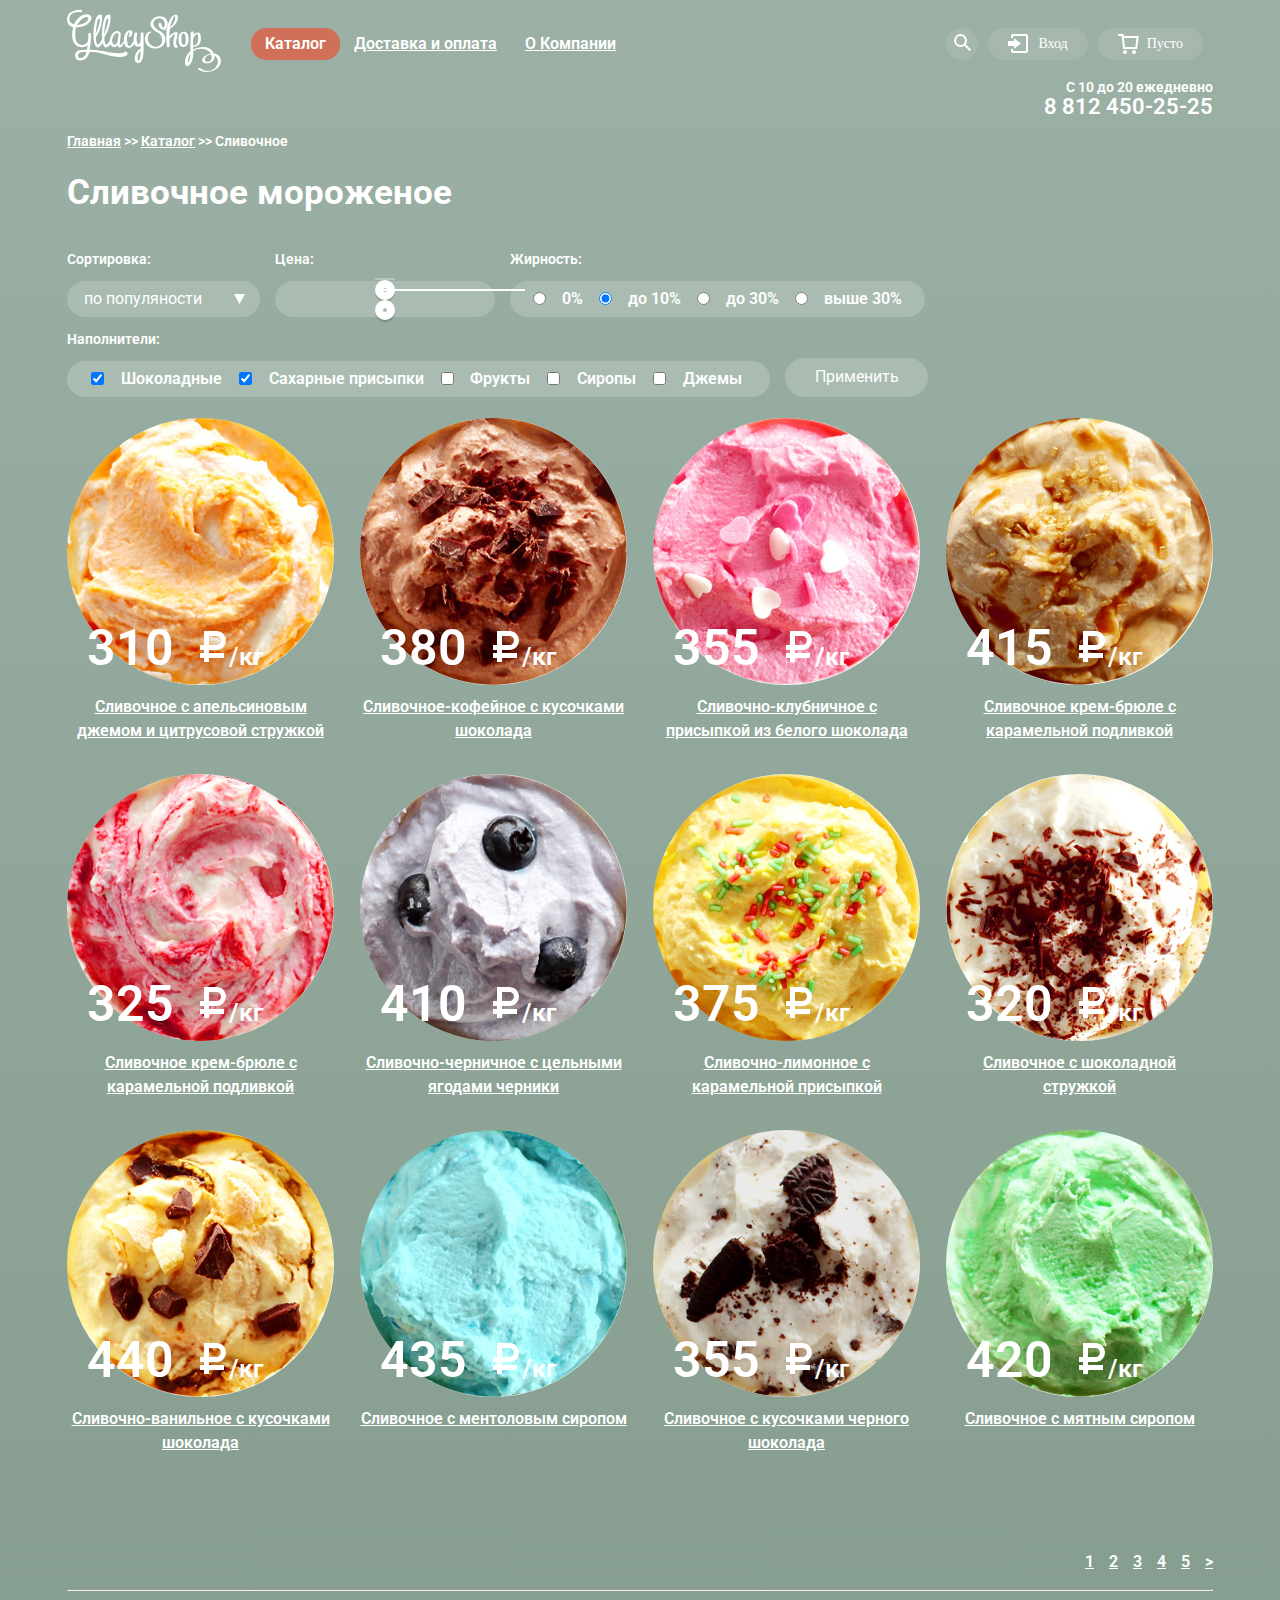
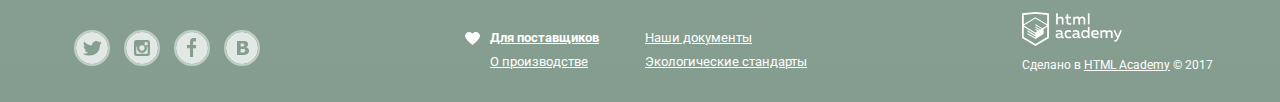
==== inner.html @ 28a9520b "Исправлена вафля" ====
<!DOCTYPE html>
<html lang="ru">
  <head>
    <meta charset="utf-8">
    <title>Глейси каталог</title>
	<link href="https://fonts.googleapis.com/css?family=Roboto:100,100i,300,300i,400,500,500i,700,700i,900,900i&amp;subset=cyrillic" rel="stylesheet">
	<link href="css/normalize.css" rel="stylesheet">
	<link href="css/styles.css" rel="stylesheet">
  </head>
	<body>
		<header class="header">
			<div class="container">
				<div class="header-top">
					<a href="index.html" class="header-logo">
						<img src="img/logo.svg" alt="Логотоп магазина «Глейси»">
					</a>	
					<nav class="header-navigation">
						<ul class="site-navigation header-top">
							<li><span class="site-navigation-current">Каталог</span></li>
							<li><a href="deliveryandpayment.html">Доставка и оплата</a></li>
							<li><a href="about.html">О Компании</a></li>
						</ul>
					</nav>
					<ul class="user-navigation">
						<li class="search">
							<button type="button" class="user-nav-button-loupe"><svg class="loupe" xmlns="http://www.w3.org/2000/svg" xmlns:xlink="http://www.w3.org/1999/xlink" width="17" height="17" viewBox="0 0 17 17"><path d="M16.958 15.527L11.75 10.32A6.455 6.455 0 0 0 13 6.5 6.5 6.5 0 1 0 6.5 13a6.465 6.465 0 0 0 3.839-1.263l5.205 5.204 1.414-1.414zM6.5 11C4.019 11 2 8.981 2 6.5S4.019 2 6.5 2 11 4.019 11 6.5 8.981 11 6.5 11z"/></svg></button>
						</li>
						<li class="login-link">
							<button type="button" class="user-nav-button"><svg class="entrance "xmlns="http://www.w3.org/2000/svg" xmlns:xlink="http://www.w3.org/1999/xlink" width="21" height="19" viewBox="0 0 21 19"><g><path d="M6 14.875L12.917 9.5 6 4.125v2.917H-.042v4.917H6z"/><path d="M18 0H5C3.9 0 3 .9 3 2v2h2V2h13v15H5v-2H3v2c0 1.1.9 2 2 2h13c1.1 0 2-.9 2-2V2c0-1.1-.9-2-2-2z"/></g></svg>Вход</button>
						</li>	
						<li class="basket">
							<button type="button" class="user-nav-button-basket"><svg class="bassket" xmlns="http://www.w3.org/2000/svg" width="21" height="20" viewBox="0 0 21 20"><path class="basket-center" fill="#E84D37" d="M5.888 4.031L6.922 13h10.45l1.176-8.969z"/><circle class="basket-round" fill="#343434" cx="6.984" cy="18" r="2"/><circle class="basket-round" fill="#343434" cx="15.984" cy="18" r="2"/><path class="basket-border" fill="#343434" d="M5.657 2.031L5.422 0H0v2h3.64l1.5 13h13.988l1.699-12.969H5.657zM17.372 13H6.922L5.888 4.031h12.66L17.372 13z"/></svg>Пусто</button> 
						</li>
					</ul>
				</div>
				<div class="header-bottom">
					<ul class="info">
						<li class="time">С 10 до 20 ежедневно</li>
						<li class="phone">8 812 450-25-25</li>
					</ul>
				</div>
			</div>
	</header>
	
	<main>
		<div class = "container">
			<ul class="breadcrumbs">
				<li><a href="index.html">Главная</a></li>
				<li>>></li>
				<li><a href="catalog.html">Каталог</a></li>
				<li>>></li>
				<li class="breadcrumbs-current">Сливочное</li>
			</ul>
			<h1 class="page-title">Сливочное мороженое</h1>
			<section class="filters-all">
				<h2 class="visually-hidden">Фильтры товаров</h2>
				<form class="filters" action="#" method="post">
					<div class="filters-top">
						<div class="filterfield">
							<p>Сортировка:</p>
							<span class="data sort">
								<select name = "sort"> 
										<option value="popularuty">по популяности</option>
										<option value="lowcost">сначала недорогие</option>
										<option value="highcost">сначала недорогие</option>
										<option value="fatness">по жирности</option>
								<select>
							</span>
						</div>
					
						<div class="filterfield">
							<p>Цена: </p>
							<div class="data price">
								<div class="range-controls">
									<div class="scale">
										<div class="bar"></div>
									</div>
									<div class="range-toggle range-toggle-min"></div>
									<div class="range-toggle range-toggle-max"></div>
								</div>
							</div>
						</div>
						
						
						<div class="filterfield">
							<p>Жирность: </p>
							<span class="data fat">
								<input type="radio" name="fat" value="0">0%</input>
								<input type="radio" name="fat" checked>до 10%</input>
								<input type="radio" name="fat">до 30%</input>
								<input type="radio" name="fat">выше 30%</input>
							</span>
						</div>
					</div>
					<div class="filters-bottom">
						<div class="filterfield ">
							<p>Наполнители: </p>
							<span class="data filler">
								<input type="checkbox" name="filler1" value="filler1" checked>Шоколадные</input>
								<input type="checkbox" name="filler1" value="filler1" checked>Сахарные присыпки</input>
								<input type="checkbox" name="filler1" value="filler1">Фрукты</input>
								<input type="checkbox" name="filler1" value="filler1">Сиропы</input>
								<input type="checkbox" name="filler1" value="filler1">Джемы</input>
							</span>
						</div>
						<button class="confirmation" type="submit">Применить</button>
					</div>
					
				</form>
			</section>
		</div>
		
		<div class = "container-hits">
			<section class="catalog">
				<h2 class="visually-hidden">Список сливочного мороженого </h2>
				<ul class="catalog-list catalog-list-1">
					<li class="hits-item" tabindex=0>
						<div class="hits-item-image">
							<img class="hit" src="img/1.jpg" alt="Сливочное с апельсиновым джемом и цитрусовой стружкой">
						</div>
						<p><span class="price">310</span> <img src="img/ruble.svg" width="31" height="36" alt="РР"><span class="mass">/кг<span></p>
						<a href="#" class="description">Сливочное с апельсиновым джемом и цитрусовой стружкой</a>
						<button type="button" class="button-orange-h">Быстрый просмотр</button>
					</li>
					<li class="hits-item" tabindex=0>
						<div class="hits-item-image">
							<img class="hit" src="img/2.jpg" alt="Сливочное с апельсиновым джемом и цитрусовой стружкой">
						</div>
						<p><span class="price">380</span> <img src="img/ruble.svg" width="31" height="36" alt="РР"><span class="mass">/кг<span></p>
						<a href="#" class="description">Сливочное-кофейное с кусочками шоколада</a>
						<button type="button" class="button-orange-h">Быстрый просмотр</button>
					</li>
					<li class="hits-item" tabindex=0>
						<div class="hits-item-image">
							<img class="hit" src="img/3.jpg" alt="Сливочное с апельсиновым джемом и цитрусовой стружкой">
						</div>
						<p><span class="price">355</span> <img src="img/ruble.svg" width="31" height="36" alt="РР"><span class="mass">/кг<span></p>
						<a href="#" class="description">Сливочно-клубничное с присыпкой из белого шоколада</a>
						<button type="button" class="button-orange-h">Быстрый просмотр</button>
					</li>
					<li class="hits-item" tabindex=0>
						<div class="hits-item-image">
							<img class="hit" src="img/4.jpg" alt="Сливочное с апельсиновым джемом и цитрусовой стружкой">
						</div>
						<p><span class="price">415</span> <img src="img/ruble.svg" width="31" height="36" alt="РР"><span class="mass">/кг<span></p>
						<a href="#" class="description">Сливочное крем-брюле с карамельной подливкой</a>
						<button type="button" class="button-orange-h">Быстрый просмотр</button>
					</li>
				</ul>
				<ul class="catalog-list catalog-list-2">
					<li class="hits-item" tabindex=0>
						<div class="hits-item-image">
							<img class="hit" src="img/5.jpg" alt="Сливочное с апельсиновым джемом и цитрусовой стружкой">
						</div>
						<p><span class="price">325</span> <img src="img/ruble.svg" width="31" height="36" alt="РР"><span class="mass">/кг<span></p>
						<a href="#" class="description">Сливочное крем-брюле с карамельной подливкой</a>
						<button type="button" class="button-orange-h">Быстрый просмотр</button>
					</li>
					<li class="hits-item" tabindex=0>
						<div class="hits-item-image">
							<img class="hit" src="img/6.jpg" alt="Сливочное с апельсиновым джемом и цитрусовой стружкой">
						</div>
						<p><span class="price">410</span> <img src="img/ruble.svg" width="31" height="36" alt="РР"><span class="mass">/кг<span></p>
						<a href="#" class="description">Сливочно-черничное с цельными ягодами черники</a>
						<button type="button" class="button-orange-h">Быстрый просмотр</button>
					</li>
					<li class="hits-item" tabindex=0>
						<div class="hits-item-image">
							<img class="hit" src="img/7.jpg" alt="Сливочное с апельсиновым джемом и цитрусовой стружкой">
						</div>
						<p><span class="price">375</span> <img src="img/ruble.svg" width="31" height="36" alt="РР"><span class="mass">/кг<span></p>
						<a href="#" class="description">Сливочно-лимонное с карамельной присыпкой</a>
						<button type="button" class="button-orange-h">Быстрый просмотр</button>
					</li>
					<li class="hits-item" tabindex=0>
						<div class="hits-item-image">
							<img class="hit" src="img/8.jpg" alt="Сливочное с апельсиновым джемом и цитрусовой стружкой">
						</div>
						<p><span class="price">320</span> <img src="img/ruble.svg" width="31" height="36" alt="РР"><span class="mass">/кг<span></p>
						<a href="#" class="description">Сливочное с шоколадной стружкой</a>
						<button type="button" class="button-orange-h">Быстрый просмотр</button>
					</li>
				</ul>
				<ul class="catalog-list catalog-list-3">
					<li class="hits-item" tabindex=0>
						<div class="hits-item-image">
							<img class="hit" src="img/9.jpg" alt="Сливочное с апельсиновым джемом и цитрусовой стружкой">
						</div>
						<p><span class="price">440</span> <img src="img/ruble.svg" width="31" height="36" alt="РР"><span class="mass">/кг<span></p>
						<a href="#" class="description">Сливочно-ванильное с кусочками шоколада</a>
						<button type="button" class="button-orange-h">Быстрый просмотр</button>
					</li>
					<li class="hits-item" tabindex=0>
						<div class="hits-item-image">
							<img class="hit" src="img/10.jpg" alt="Сливочное с апельсиновым джемом и цитрусовой стружкой">
						</div>
						<p><span class="price">435</span> <img src="img/ruble.svg" width="31" height="36" alt="РР"><span class="mass">/кг<span></p>
						<a href="#" class="description">Сливочное с ментоловым сиропом</a>
						<button type="button" class="button-orange-h">Быстрый просмотр</button>
					</li>
					<li class="hits-item" tabindex=0>
						<div class="hits-item-image">
							<img class="hit" src="img/11.jpg" alt="Сливочное с апельсиновым джемом и цитрусовой стружкой">
						</div>
						<p><span class="price">355</span> <img src="img/ruble.svg" width="31" height="36" alt="РР"><span class="mass">/кг<span></p>
						<a href="#" class="description">Сливочное с кусочками черного шоколада</a>
						<button type="button" class="button-orange-h">Быстрый просмотр</button>
					</li>
					<li class="hits-item" tabindex=0>
						<div class="hits-item-image">
							<img class="hit" src="img/12.jpg" alt="Сливочное с апельсиновым джемом и цитрусовой стружкой">
						</div>
						<p><span class="price">420</span> <img src="img/ruble.svg" width="31" height="36" alt="РР"><span class="mass">/кг<span></p>
					<a href="#" class="description">Сливочное с мятным сиропом</a><br>
							<button type="button" class="button-orange-h">Быстрый просмотр</button>
					</li>
				</ul>
			</section>
		</div>
		<div class = "container">
			<ul class="pagination-list">
				<li class="pagination-item pagination-item-current"><a>1</a></li>
				<li class="pagination-item"><a href="#">2</a></li>
				<li class="pagination-item"><a href="#">3</a></li>
				<li class="pagination-item"><a href="#">4</a></li>
				<li class="pagination-item"><a href="#">5</a></li>
				<li class="pagination-item"><a href="#">></a></li>
			</ul>
			<hr>
		</div>
	</main>
	
	<footer class="footer container">
		<div class="footer-social">
			<ul class="footer-social-list">
				<li><a class="social-button-twitter" href="#"><svg class="twitter-img" xmlns="http://www.w3.org/2000/svg" width="32" height="32" viewBox="0 0 32 32"><path  d="M16 0C7.164 0 0 7.164 0 16c0 8.837 7.164 16 16 16 8.837 0 16-7.163 16-16 0-8.836-7.163-16-16-16zm7.944 12.809c-.251 6.516-3.463 10.832-10.992 10.702h-.486c-.447 0-4.543-.443-5.344-1.823 2.479.19 4.247-.406 5.12-1.136-1.048-.289-2.923-.461-3.251-2.848.384.104.618.221 1.299.113-1.307-.824-2.758-1.519-2.679-3.643.311.317 1.164.518 1.46.457-.768-.233-2.149-3.244-.974-4.781 1.984 1.79 4.075 3.482 7.804 3.643.227-2.214 1.24-3.699 3.168-4.325 1.84-.479 3.255.26 3.901 1.138.737-.224 1.453-.466 2.193-.685-.004.833-.569 1.463-.935 1.709.747.165 1.423-.475 1.423-.475-.184.963-1.094 1.725-1.707 1.954z"/></svg></a></li>
				<li><a class="social-button-instagram" href="#"><svg class="instagram-img" xmlns="http://www.w3.org/2000/svg" width="32" height="32" viewBox="0 0 32 32"><g><path d="M20.916 16a4.938 4.938 0 1 1-9.877 0c0-.394.051-.773.138-1.14h-.897v6.838h11.396V14.86h-.897c.086.367.137.746.137 1.14z"/><path d="M15.978 18.659c1.466 0 2.659-1.193 2.659-2.659s-1.193-2.659-2.659-2.659c-1.466 0-2.659 1.193-2.659 2.659s1.192 2.659 2.659 2.659zM18.637 10.302h3.039v3.039h-3.039z"/><path d="M16 0C7.164 0 0 7.164 0 16c0 8.837 7.164 16 16 16 8.837 0 16-7.163 16-16 0-8.836-7.163-16-16-16zm7.955 21.698a2.285 2.285 0 0 1-2.279 2.279H10.279A2.285 2.285 0 0 1 8 21.698V10.302a2.286 2.286 0 0 1 2.279-2.279h11.396a2.286 2.286 0 0 1 2.279 2.279v11.396z"/></g></svg></a></li>
				<li><a class="social-button-facebook" href="#"><svg class="facebook-img" xmlns="http://www.w3.org/2000/svg" width="32" height="32" viewBox="0 0 32 32"><path  d="M16 0C7.164 0 0 7.163 0 16s7.164 16 16 16c8.837 0 16-7.164 16-16S24.837 0 16 0zm4.062 9.455h-3.021v3.444h3.021v3.445h-3.021v8.61H14.02v-8.61H11v-3.445h3.021V9.455c0-1.902 1.353-3.445 3.021-3.445h3.021v3.445z"/></svg></a></li>
				<li><a class="social-button-vkontakte" href="#"><svg class="vkontakte-img" xmlns="http://www.w3.org/2000/svg" width="32" height="32" viewBox="0 0 32 32"><g><path d="M16.637 14.495c.402-.019.719-.082.951-.188.326-.145.54-.33.641-.559.101-.229.15-.496.15-.797 0-.232-.058-.465-.174-.697-.116-.232-.322-.405-.617-.517-.264-.1-.592-.155-.984-.165a76.242 76.242 0 0 0-1.652-.014h-.339v2.965h.565c.571 0 1.057-.009 1.459-.028zM18.118 17.084c-.282-.081-.672-.125-1.166-.132a127.97 127.97 0 0 0-1.55-.009h-.79v3.493h.264c1.014 0 1.74-.003 2.18-.009a3.2 3.2 0 0 0 1.212-.245c.377-.157.633-.364.774-.625s.214-.562.214-.9c0-.446-.088-.788-.261-1.03-.17-.241-.464-.423-.877-.543z"/><path d="M16 0C7.164 0 0 7.164 0 16c0 8.837 7.164 16 16 16 8.837 0 16-7.163 16-16 0-8.836-7.163-16-16-16zm6.602 20.531a3.73 3.73 0 0 1-1.124 1.327c-.552.415-1.161.71-1.823.886s-1.501.264-2.519.264h-6.121V8.987h5.443c1.13 0 1.957.038 2.48.113a5.126 5.126 0 0 1 1.561.5c.533.27.929.632 1.189 1.087.26.455.392.975.392 1.558 0 .678-.179 1.278-.536 1.795-.358.518-.863.92-1.517 1.208v.075c.917.182 1.642.559 2.179 1.13.537.571.807 1.325.807 2.261 0 .678-.138 1.283-.411 1.817z"/></g></svg></a></li>
			</ul>
		</div>
		<div class="footer-about">
			<ul class="footer-about-list">
				<li class="footer-heart"><a href="providers.html" class="footer-bold">Для поставщиков</a></li>
				<li><a href="production.html">О производстве</a></li>
				<li><a href="documents.html">Наши документы</a></li>
				<li class="footer-long"><a href="standarts.html">Экологические стандарты</a></li>
			</ul>
		</div>
		<div class="footer-copyright">
			<img src="img/logo-htmlacademy.svg" width="100" height="50" alt="Логотоп «html academy»">
			<p>Сделано в <a href="https://htmlacademy.ru">HTML Academy</a> © 2017</p>
		</div>
    </footer> 
	
	
	<section class="search-popup-none">
		<h2 class="visually-hidden">Поиск</h2>
		<input type="text" name = "searchtext" placeholder="Что ищем?">
	</section>
	<section class="login-link-popup-none">
		<h2 class="visually-hidden">Форма входа</h2>
		<form class="login-link-popup-form" method="post" action="#">
			<input type="text" name="loginlinktext" placeholder="Электронная почта"><
			<input type="password" placeholder="Пароль"><
			<button class="button-orange" type="submit">Войти</button>
		</form>
		<div class="login-link-popup-other">
			<a href="pass-recovery.html">Забыли пароль?</a>
			<a href="reg-new.html">Новая регистрация</a>
		</div>
	</section>
	
	
	<!--
	<section class="basket-popup">
		<h2 class="visually-hidden">Корзина</h2>
		<button class="button-orange" type="submit">Оформить заказ</button>
	</section>
	
	-->
	
	<script>
		var search = document.querySelector(".search");
		var searchbutton = document.querySelector(".user-nav-button-loupe");
		var searchpopup = document.querySelector(".search-popup-none");
		var searchpopuptext = searchpopup.querySelector("[name=searchtext]");
		
		var loginlink = document.querySelector(".login-link");
		var loginlinkbutton = document.querySelector(".user-nav-button");
		var loginlinkpopup = document.querySelector(".login-link-popup-none");
		var loginlinkpopuptext = loginlinkpopup.querySelector("[name=loginlinktext]");
		
		search.addEventListener("mouseenter", function (evt) {
			evt.preventDefault();
			searchpopup.classList.add("search-popup");
			searchpopuptext.focus();
		});
		/*search.addEventListener("mouseleave", function (evt) {
			evt.preventDefault();
			searchpopup.classList.remove("search-popup");
			searchpopuptext.focus();
		});*/
		searchbutton.addEventListener("focus", function (evt) {
			evt.preventDefault();
			searchpopup.classList.add("search-popup");
		});
		searchbutton.addEventListener("onblur", function (evt) {
			evt.preventDefault();
			searchpopuptext.blur();
			searchpopup.classList.remove("search-popup");
		});
		window.addEventListener("keydown", function (evt) {
			if (evt.keyCode===9) {
			if (searchpopup.classList.contains("search-popup")) {
				searchpopuptext.blur();
				searchpopup.classList.remove("search-popup");
				}
			}
		});
		window.addEventListener("keydown", function (evt) {
			if (evt.keyCode===27) {
			if (searchpopup.classList.contains("search-popup")) {
				evt.preventDefault();
				searchpopup.classList.remove("search-popup");
				}
			}
		});
		
		
		loginlink.addEventListener("mouseenter", function (evt) {
			evt.preventDefault();
			loginlinkpopup.classList.add("login-link-popup");
			loginlinkpopuptext.focus();
		});
		loginlinkbutton.addEventListener("focus", function (evt) {
			evt.preventDefault();
			loginlinkpopup.classList.add("login-link-popup");
			
		});
		/*window.addEventListener("keydown", function (evt) {
			if (evt.keyCode===9) {
			if (loginlinkpopup.classList.contains("login-link-popup")) {
				evt.preventDefault();
				loginlinkpopup.classList.remove("login-link-popup");	
				}
			}
		});*/
		window.addEventListener("keydown", function (evt) {
			if (evt.keyCode===27) {
			if (loginlinkpopup.classList.contains("login-link-popup")) {
				evt.preventDefault();
				loginlinkpopup.classList.remove("login-link-popup");
				}
			}
		});
	</script>
  </body>
</html>
---- css/styles.css ----
body {
	margin: 0;
	padding: 0;
	font-family: "Roboto", sans-serif;
	font-size: 16px;
	line-height: 22px;
	font-weight: 600;
	color: #ffffff;
	/*background: linear-gradient(to top, #000000, #AAAAAA);*/
	background: linear-gradient(to top, #859d8f, #9cb0a5);
}

.global_background1 {
	background: linear-gradient(to top, #859d8f, #9cb0a5);
}

.global_background2 {
	background: linear-gradient(to top, #9d8b84, #b9a69e);
}

.global_background3 {
	background: linear-gradient(to top, #8996a6, #a3b2c3);
}

svg path {
	stroke:inherit;
	stroke-width:inherit;
	fill:inherit;
}

a {
	text-decoration: underline;
	color: #ffffff;
}

a:hover,
a:focus {
	color: #dc532f;
}

.catalog-popup-list a:hover,
.catalog-popup-list a:focus {
	background-color:#fbded8;
	color:#323232;
}

.catalog-popup-list a:active {
	background-color:#f7b5a5;
	color:#323232;
}

.catalog-popup-list-current {
	background-color:#d07058;
	color:#FFFFFF;
}

.site-navigation,
.user-navigation,
.info,
.hits-list,
.about-list-left,
.about-list-right,
.footer-social-list,
.footer-about-list,
.catalog-popup-list,
.catalog-list,
.breadcrumbs,
.pagination-list {
	list-style:none;
	padding: 0;
}

.footer-about-list-left,
.footer-about-list-right {
	margin:0;
}

.catalog-popup-list {
	display: block;
}

.site-navigation a,
.footer-social-list a {
	color: #ffffff;
}

.catalog-popup-list a {
	display: block;
	color:#323232;
	text-decoration:none;
	height: 100%;
	width: 123px;
}

.catalog-popup-item a:hover,
.catalog-popup-item a:focus {
	background-color: #fbded7;
}

.catalog-popup-title {
	padding: 13px 0 16px 20px;
	color:#323232;
	border-bottom: 1px solid #8c8b8b;
}

.catalog-popup-item {
	color:#323232;
	margin:0 5px;
}
	
.about,
.blog,
.blog a,
.subscribe,
.location {
	color:#323232;
}

/*Текстовые данные, фоны*/
.site-navigation  {
	font-size: 16px;
	line-height: 18px;
}
	
.user-navigation {
	font-size: 14px;
	line-height: 16px;
	font-family: roboto medium;
}
	
.entrance {
	margin-right: 9px;
    margin-top: -1px;
}

.bassket {
	margin-right: 8px;
}
	
.info {
	display: flex;
    flex-direction: column;
    align-items: flex-end;
    margin: 0;
}
	
.info .time {
	font-size: 14px;
	line-height: 16px;
}

.info .phone {
	font-size: 22px;
	line-height: 24px;
}
	
.gallery-content p {
	font-size: 60px;
	line-height: 60px;
}	

.gallery-content .button-orange {
	font-size: 32px;
	line-height: 44px;
}

.jam {
	background:url("../img/malback_n.jpg");
	background-size: cover;
	background-repeat: no-repeat;
	border-radius: 25px;
	padding: 24px 20px 23px 20px;
}

.choko {
	background:url("../img/chokoback_n.jpg");
	background-size: cover;
	background-repeat: no-repeat;
	border-radius: 25px;
	padding: 24px 20px 23px 20px;
}

.jam h3,
.choko h3 {
	font-size: 35px;
	line-height: 41px;
	font-family: roboto bold;
	text-align: justify;
	margin:0;
}

.jam p,
.choko p {
	font-size: 18px;
	line-height: 22px;
	font-family: roboto bold;
	margin:0;
}

.button-orange {
	font-size: 18px;
	line-height: 24px;
	vertical-align:middle;
}

.button-orange-h {
	font-size: 18px;
	line-height: 24px;
	vertical-align:middle;
}

.button-orange-h {
	display:flex;
}

.hit {
	border-radius: 150px;
}

.hits-item {
	display: flex;
	flex-direction: column;
	width: 267px;
	height: 405px;
	padding: 0 13px;
	padding-top: 5px;
}

./*hits-item:not(:first-child){
	padding-left: 13px;
}

.hits-item:not(:last-child){
	padding-right: 13px;
}
*/

.hits-item {
	padding: 0 13px;
}

.hits-item .description {
	font-size: 16px;
	line-height: 24px;
}

.hitsvg {
	margin-top: -270px;
}

.hits-list p {
	margin-top:145px;
}

.hits-item a {
	text-align:center;
}

.price {
	font-size: 50px;
	line-height: 45px;
}

.mass {
	font-size: 25px;
	line-height: 45px;
}

.about {
	border-radius:30px;
	background:url("../img/about-back.jpg");
	background-position: 0 0;
	background-repeat: no-repeat;
	background-size: cover;
	padding: 30px 35px 30px 20px;
	height:246px;
	margin-top: -60px;
	margin-bottom: 40px;
}


.about h5 {
	font-size: 24px;
	line-height: 30px;
	margin:0;
}

.about-item {
	display: flex;
	width: 535px;
	height: 85px;
	font-size: 16px;
	line-height: 22px;
	font-family:Roboto regular;
	font-weight: 500;
	margin-right: 33px;
}

.about-item  p{
	padding-left: 12px;
	margin-bottom: -5px;
	font-weight: 600;
	font-size: 16px;
	line-height: 22px;
}


.blog {
	height: 193px;
	background:url("../img/strbwback.jpg");
	background-size: cover;
	background-repeat: no-repeat;
	border-radius: 25px;
	padding: 27px 0 0 23px;
}

.blog a {
	font-size: 24px;
	line-height: 30px;
}

.subscribe {
	background-image: url("../img/bg-post.svg");
	background-size: cover;
}

.sub-low {
	display: flex;
	margin-top:35px;
}
.sub-low input {
	width: 368px;
	height: 44px;
}

.sub-low button {
	margin-left:auto;
}

.emaiL {
	background-color:#f8f7f4;
    font-size: 16px;
    line-height: 24px;
    border-radius: 20px;
    /* margin-top: -1px; */
    padding: 0px 17px 26px 21px;
}

.emaiL p {
	font-size: 16px;
    line-height: 24px;
    font-weight: 400;
    margin-top: 25px;
}

.location {
	height: 430px;
	background:url("../img/maptip.jpg") 100% 100%;
	background-position: 0 0;
	background-repeat: no-repeat;
	background-size: cover;
}

.contactinfo{
	background-color: #fffefe;
    padding: 16px 16px 30px 25px;
    width: 268px;
    border-radius: 30px;
    position: relative;
}


.map-info-small {
	font-size: 14px;
	line-height: 20px;
}

.map-info-big {
	font-size: 18px;
	line-height: 24px;
}

.footer {
	font-size: 13px;
	line-height: 18px;
	font-weight:normal;
}

.footer-bold {
	font-weight:bold;
	color:#ffffff;
}

.footer-copyright {
	font-size: 12px;
	line-height: 18px;
}
	
	
.visually-hidden{
	position: absolute;
	clip: rect(0 0 0 0);
	width: 1px;
	height: 1px;
	margin: -1px;
}

/*Текстовые данные, фоны*/	
	/*Всплывающие элементы*/
	
.search-popup-none {
	position:fixed;
	top: 65px;
	left: 48%;
	transform: translateX (-48%);
	display:none;
	justify-content: center;
	align-items: center;
	font-size: 14px;
	line-height: 24px;
	background-color: #f8f7f4;
	width: 311px;
	height:44px;
	border-radius: 10px;
	padding: 20px 15px;
	box-shadow: 0px 20px 20px 0px rgba(0, 0, 0, 0.4);
}

.search-popup input {
	padding-left: 15px;
	height: 44px;
	width: 310px;
	color: #323232;
	font-size: 16px;
	line-height: 24px;
	font-family: "Roboto";
	font-weight: bold;
    border: solid 1px #bbbbbb;
	border-radius: 5px;
}

.search-popup {
	display:flex;	
}

.login-link-popup-form {
	display:flex;
	flex-direction: column;
	margin: 0;
    padding: 0;
}

.login-link-popup-none {
	display:none;
	position:fixed;
	top: 65px;
	left: 60%;
	translateX:(-60%);
	flex-direction: column;
	flex-wrap: nowrap;
	width:277px;
	height:214px;
	font-size: 14px;
	line-height: 24px;
	background-color: #f8f7f4;
	padding: 20px 18px 22px 19px;
	box-shadow: 0px 20px 20px 0px rgba(0, 0, 0, 0.4);
	border-radius: 6px;
}

.login-link-popup-none input{
	padding-left: 15px;
	height: 44px;
	width: 240px;
	color: #323232;
	font-size: 16px;
	line-height: 24px;
	font-family: "Roboto";
	font-weight: bold;
    border: solid 1px #bbbbbb;
	border-radius: 5px;
}

.login-link-popup-other {
	display:flex;
	flex-direction:column;
	margin-left: 110px;
    margin-top: -49px;
}

.login-link-popup-other a {
	font-size: 13px;
	line-height: 24px;
	color: #343434;
}

.login-link-popup-none .button-orange {
	width: 100px;
}

.login-link-popup {
	display:flex;
}
	
.catalog-popup-none {
	display: none;
    font-family: Roboto regular;
    font-size: 14px;
    line-height: 16px;
    box-shadow: 0px 20px 20px 0px rgba(0, 0, 0, 0.4);
    position: fixed;
    top: 65px;
    font-weight: 500;
    left: 20%;
    transform: translateX(-20%);
	border-radius: 6px;
}

.catalog-popup-none:hover a:hover,
.catalog-popup-none:hover a:focus {
	background-color: #fbded7;
}

.catalog-popup-none:hover a:active {
	background-color: #f6b5a5;
}

.catalog-popup-none .current {
	background-color: #d07058;
}

.catalog-popup {
	display:flex;
}

.catalog-popup-list {
	width: 143px;
    background-color: #f8f7f4;
    border-radius: 6px;
}


.catalog-popup-item a {
	font-family:Roboto regular;  
	padding: 13px 0 12px 20px; 
}
	
.link-popup-none {
	display:none;
	position:fixed;
	bottom: 320px;
	left: 50%;
	transform: translateX(-50%);
	border-radius: 10px;
	width: 427px;
	height: 398px;
	flex-direction: column;
	font-size: 16px;
	line-height: 24px;
	background-color: #f8f7f4;
    padding: 20px 25px 25px 25px;
	box-shadow: 0px 20px 20px 0px rgba(0, 0, 0, 0.4);
	
}

.link-popup-none input,
.link-popup-none textarea{
	padding-left: 15px;
	height: 40px;
	width: 252px;
	color: #323232;
	font-size: 16px;
	line-height: 24px;
	font-family: "Roboto";
	font-weight: bold;
    border: solid 1px #bbbbbb;
	border-radius: 5px;
	margin-bottom: 5px;
}

.link-popup-none textarea{
	padding-top: 10px;
    height: 139px;
    margin: 0;
    width: 404px;
	resize: none;
}

.link-popup-form .button-orange {
	display: flex;
    margin-left: auto;
    width: 139px;
	justify-content: center;
}

.popup-close {
	position: absolute;
    top: 0;
    right: 0;
    border: none;
    background: none;
}

.link-popup-title {
	font-size: 24px;
	line-height: 28px;
	color:#323232;
}

.link-popup {
	display:flex;
}

.basket-popup-none {
	display: none;
	background-color: #f8f7f4;
	padding: 20px 15px 21px 15px;
	width: 539px;
	height: 100px;
	justify-content: flex-end;
    align-items: flex-end;
	border-radius: 5px;
	position: fixed;
    right: 4%;
    top: 65px;
}

.basket-popup {
	display: flex;
}



/*Текстовые данные, фоны*/	
	/*Всплывающие элементы*/
		/*Интерактивность*/
.search-popup input:hover {
	border: solid 1px rgb(154,154,154);
}

.search-popup input:focus {
	border: solid 1px rgb(46,136,228);
}
		
/*Текстовые данные, фоны*/
	/*INNER.HTML*/
.site-navigation-current  {
	font-size: 16px;
	line-height: 18px;
	text-decoration:none;
	background-color:#d07058;
	display: block;
    padding: 7px 14px;
    vertical-align: middle;
    border-radius: 15px;
}

.breadcrumbs {
	font-size: 14px;
	line-height: 16px;
}

ul.breadcrumbs li {
	display: inline;
}

.page-title {
	font-size: 35px;
	line-height: 41px;
}

.filters-all {
	color:#ffffff;
}

.filterfield {
	font-size: 16px;
	line-height: 18px;	
}

.filterfield p{
	font-size: 14px;
	line-height: 16px;	
}

.confirmation {
	color:#ffffff;
}

.data select {
	color: #ffffff;
	width: 190px;
	height: 35px;
	-webkit-appearance: none;
	-moz-appearance: none;
	text-indent: 0.01px; 
	-ms-appearance: none;
	background:none;
	border:none;
	background-image: url("../img/icon-down-dir-white.svg");
	background-position: right center;
	background-repeat: no-repeat;
	background-position-x: 165px;
}


.bar {
	position: absolute;
	top: 289px;
	width:150px;;
	height: 2px;
	background: #ffffff;
}

.scale {
	height: 2px;
	background: rgba(255, 255, 255, 0.3);
}


.range-toggle {
	width: 4px;
	height: 4px;
	border: 8px solid #ffffff;
	border-radius: 50%;
	box-shadow: 0 2px 1px 0 rgba(0, 1, 1, 0.2);
	cursor: pointer;
}

.range-toggle-min {
	left: 100px;
}

.range-toggle-max {
	left: 200px;
}

.catalog-list p {
	margin-top:-65px;
}

.pagination-list {
	display: flex;
    justify-content: flex-end;
}

.pagination-list li:not(:last-child) {
	margin-right: 15px;
}


/*Интерактивность*/	
.site-navigation a:hover,
.site-navigation a:focus {
	color:#000000;
	text-decoration:none;
	background-color:#FFFFFF;
}

.site-navigation a:active,
.site-navigation a:active {
	color:#000000;
	text-decoration:none;
	background-color:#FFFFFF;
	box-shadow: inset 0px 2px 1px 0px rgba(105, 105, 105, 0.004);
}

.footer-social-list a:hover {
}

.hits-item:hover,
.hits-item:focus {
	/*background-color: #9bafa3;*/
	background: rgba(255,255,255,0.1);
	border-radius:5px;	
	box-shadow: 0px 20px 20px 0px rgba(0, 0, 0, 0.4);
}

.hits-item:hover .button-orange-h,
.hits-item:focus  .button-orange-h {
	display:block;
	box-shadow: 0px 2px 2px 0px rgba(172, 16, 0, 0.64);
	border:none;
	background: linear-gradient(to top, #ea4b38, #f26843);
	color:#FFFFFF;	
	padding:12px;
	border-radius: 30px;
	margin: 15px 33px 15px 33px;
}

.blog a:hover,
.blog a:focus {
	color: #dc532f;
}

/*Интерактивность*/
	/*Оранжевая кнопка*/
.button-orange {
	box-shadow: 0px 2px 2px 0px rgba(172, 16, 0, 0.64);
	border:none;
	background: linear-gradient(to top, #ea4b38, #f26843);
	color:#FFFFFF;	
	padding:12px;
	border-radius: 30px;
}

.button-orange:hover,
.button-orange:focus {
	box-shadow: 0px 2px 2px 0px rgba(172, 16, 0, 10.64);
	border:none;
	background: linear-gradient(to top, #ea6f5f, #f58668);
	color:#FFFFFF;
}

.button-orange:active {
	box-shadow: 0px -2px 0px 0px rgba(172, 16, 0, 10.64);
	border:none;
	background: linear-gradient(to top, #e16241, #d74631);
	color:#FFFFFF;
}

.button-orange-h {
	display:none;
}

.hits-item:hover .button-orange-h:hover,
.hits-item:hover .button-orange-h:focus,
.hits-item:focus .button-orange-h:hover,
.hits-item:focus .button-orange-h:focus {
	box-shadow: 0px 2px 2px 0px rgba(172, 16, 0, 10.64);
	border:none;
	background: linear-gradient(to top, #ea6f5f, #f58668);
	color:#FFFFFF;
}

.hits-item:hover .button-orange-h:active,
.hits-item:focus .button-orange-h:active {
	box-shadow: 0px -2px 0px 0px rgba(172, 16, 0, 10.64);
	border:none;
	background: linear-gradient(to top, #e16241, #d74631);
	color:#FFFFFF;
}

.description:focus + .button-orange-h {
	display: block;
	box-shadow: 0px 2px 2px 0px rgba(172, 16, 0, 0.64);
	border:none;
	background: linear-gradient(to top, #ea4b38, #f26843);
	color:#FFFFFF;	
	padding:12px;
	border-radius: 30px;
}

.button-orange-h:hover,
.button-orange-h:focus {
	display: block;
	box-shadow: 0px 2px 2px 0px rgba(172, 16, 0, 10.64);
	border:none;
	background: linear-gradient(to top, #ea6f5f, #f58668);
	color:#FFFFFF;
}



/*Интерактивность*/
	/*Пользовательская навигация*/
.user-nav-button,
.user-nav-button-basket {
	display: inline-flex;
	align-items: center;
	height:32px;
	border-radius:16px;
	border:none;
	background: rgba(255,255,255,0.1);
	color:#ffffff;
	padding: 0 20px;
	margin-right:10px
}

.user-nav-button-loupe {
	height:32px;
	width: 32px;
	border-radius:16px;
	border:none;
	background: rgba(255,255,255,0.1);
	color:#ffffff;
	padding-top: 2px;
	margin-right:10px
}

.user-nav-button-loupe .loupe,
.user-nav-button .entrance {
	fill:#ffffff;
}

.user-nav-button:hover,
.user-nav-button:focus,
.user-nav-button-loupe:hover,
.user-nav-button-loupe:focus {
	border:none;
	background:#ffffff;
	fill: #343434;
	color:#343434;
}

.user-nav-button-basket:hover,
.user-nav-button-basket:focus,
.user-nav-button-basket-full {
	border:none;
	background:#ffffff;
	color:#343434;
}

.user-nav-button-loupe:focus .loupe,
.user-nav-button-loupe:hover .loupe,
.user-nav-button:focus .entrance,
.user-nav-button:hover .entrance  {
	fill: #343434;
}

/*Интерактивность*/
	/*Пользовательская навигация-корзина*/
.user-nav-button-basket .basket-border,
.user-nav-button-basket .basket-round {
	fill: #ffffff;
}

.user-nav-button-basket .basket-center {
	fill: none;
}

.user-nav-button-basket:hover .basket-border,
.user-nav-button-basket:hover .basket-round,
.user-nav-button-basket:focus .basket-border,
.user-nav-button-basket:focus .basket-round,
.user-nav-button-basket-full .basket-border,
.user-nav-button-basket-full .basket-round {
	fill: #343434;
}

.user-nav-button-basket:hover .basket-center,
.user-nav-button-basket:focus .basket-center,
.user-nav-button-basket-full .basket-center {
	fill: #e84d37;
}



/*Интерактивность*/
	/*/*Кнопки галереи*/
.gallery-button-1,
.gallery-button-2,
.gallery-button-3 {
	border:none;
	background-color: rgba(0, 0, 0, 0);
	color:#ffffff;
}

.gallery-button-img {
	border-radius:10px;
}

.gallery-button-1:hover .gallery-button-img,
.gallery-button-1:focus .gallery-button-img,
.gallery-button-2:hover .gallery-button-img,
.gallery-button-2:focus .gallery-button-img,
.gallery-button-3:hover .gallery-button-img,
.gallery-button-3:focus .gallery-button-img {
	background-color: rgb(178,194,183);
}


.gallery-button-1:active .gallery-button-img,
.gallery-button-2:active .gallery-button-img,
.gallery-button-3:active .gallery-button-img {
	background-color: #ffffff;
}


.gallery-button-img-active {
	border-radius:10px;
	background-color: #ffffff;
}


/*Интерактивность*/
	/*Кнопки социальных сетей*/
.social-button-twitter .twitter-img,
.social-button-instagram .instagram-img,
.social-button-facebook .facebook-img,
.social-button-vkontakte .vkontakte-img{
	fill: rgb(226,232,230);
	border: 2px solid rgb(193,206,197);	
	border-radius: 25px;
}	

.social-button-twitter:hover .twitter-img,
.social-button-twitter:focus .twitter-img,
.social-button-instagram:hover .instagram-img,
.social-button-instagram:focus .instagram-img,
.social-button-facebook:hover .facebook-img,
.social-button-facebook:focus .facebook-img,
.social-button-vkontakte:hover .vkontakte-img,
.social-button-vkontakte:focus .vkontakte-img {
	fill: rgb(255,255,255);
	border: 2px solid rgb(223,228,224);	
	border-radius: 25px;
}	

.social-button-twitter:avtive .twitter-img,
.social-button-instagram:avtive .instagram-img,
.social-button-facebook:avtive .facebook-img,
.social-button-vkontakte:avtive .vkontakte-img{
	fill: rgb(,231,231);
	border: 2px solid rgb(220,225,221);	
	border-radius: 25px;
}	

/*Интерактивность*/
	/*INNER.HTML*/
	
.data {
	background-color: #aabcb2;
    border-radius: 25px;
    display: flex;
    align-items: center;
    height: 36px;
	margin-right: 15px;
	justify-content: space-around;
}

.sort {
	width: 193px;
}


.sort:hover select {
	    background-image: url(../img/icon-down-dir.svg);
}

.sort:hover select {
	color: #323232;
	background-color: #ffffff;
	border-radius:15px;
}

.sort:hover option {
	color: #323232;
	background-color: #ffffff;
}

.sort select {
	padding-left: 15px;
}

.price {
	width: 180px;
	padding: 0 20px;
}

.fat {
	width: 385px;
	padding: 0 15px;
}

.filler {
	width: 667px;
	padding: 0 20px 0 16px;
}

.confirmation {
	border:none;
	background-color:#aabcb2;
	border-radius: 25px;
	display: flex;
    align-self: flex-end;
	padding: 10px 30px;
	width: 143px;
}
 
/*СЕТКИ*/
.container {
	width: 100%;
	max-width: 1146px;
	padding: 0 27px;
	margin: 0 auto;
}

.container-map {
	width: 100%;
	max-width: 1146px;
	margin: 0 auto;
}
.container-hits {
	width: 100%;
	max-width: 1172px;
	margin: 0 auto;
	padding: 0 14px;
}

.header {
	padding-top:9px;
}

.header-top {
  display: flex;
  align-items: center;
}
.user-navigation {
  margin-left: auto;
}

.header-logo {
  display: block;
  margin-right: 30px;
}

.site-navigation {
  display: flex;
  list-style-type: none;
  padding: 0;
}

.site-navigation a{
	 display: block;
	 padding: 7px 14px;
	 vertical-align: middle;
	 border-radius:15px;
}

.catalog-popup-none a {
	 display: block;
	 padding: 0;
	 padding: 13px 0 12px 20px; 
	 border-radius:0px;
	 margin-left: -5px;
}

.nav-li-1 {
  margin-right: 15px;
}

.catalog-popup-list .catalog-popup-list {
	 margin: 0;
}

.header-bottom {
  display: flex;
  flex-direction: row-reverse;
}

.user-navigation {
  display: flex;
  list-style-type: none;
  padding: 0;
}



.specialoffer {
	display:flex;
	flex-direction:column;
	transition: background-image 0.5s ease, background-color 0.5s ease;
}

.gallery-content1 {
	margin-top:-600px;
	display:none;
	flex-direction:column;
	justify-content:flex-end;
	background:url("../img/Ice-Cream_light.png");
	background-repeat:no-repeat;
	height: 880px;
	background-position: 50px;
}

.gallery-content1  p{
	width: 700px;
    text-align: center;
    margin-left: auto;
    margin-right: auto;
    font-size: 60px;
    line-height: 60px;
    margin-bottom: 0px;
    margin: auto;
    margin-top: 390px;
}

.gallery-content1  .button-orange{
	text-align:center;
	margin-left: auto;
	margin-right: auto;	
	font-size: 32px;
	line-height: 44px;
	margin-bottom: 270px;
	padding: 0 40px;
	height: 63px;
	text-shadow: 0px 2px 5px rgba(160, 32, 11, 0.76);
}

.gallery-content2 {
	margin-top:-608px;
	display:none;
	flex-direction:column;
	justify-content:flex-end;
	background:url("../img/Ice-Cream_light_b2.png");
	background-repeat:no-repeat;
	height: 880px;
	background-position: 50px;
}

.gallery-content2  p{
	width: 700px;
    text-align: center;
    margin-left: auto;
    margin-right: auto;
    font-size: 60px;
    line-height: 60px;
    margin-bottom: 0px;
    margin: auto;
    margin-top: 398px;
}

.gallery-content2  .button-orange{
	text-align:center;
	margin-left: auto;
	margin-right: auto;	
	font-size: 32px;
	line-height: 44px;
	margin-bottom: 262px;
	padding: 0 40px;
	height: 63px;
	text-shadow: 0px 2px 5px rgba(160, 32, 11, 0.76);
}

.gallery-content3 {
	margin-top:-610px;
	display:none;
	flex-direction:column;
	justify-content:flex-end;
	background:url("../img/Ice-Cream_light_b3.png");
	background-repeat:no-repeat;
	height: 880px;
	background-position: 50px;
}

.gallery-content3  p{
	width: 700px;
    text-align: center;
    margin-left: auto;
    margin-right: auto;
    font-size: 60px;
    line-height: 60px;
    margin-bottom: 0px;
    margin: auto;
    margin-top: 400px;
}

.gallery-content3  .button-orange{
	text-align:center;
	margin-left: auto;
	margin-right: auto;	
	font-size: 32px;
	line-height: 44px;
	margin-bottom: 260px;
	padding: 0 40px;
	height: 63px;
	text-shadow: 0px 2px 5px rgba(160, 32, 11, 0.76);
}

.gallery-content-display {
	display: flex;
}

.bonuses {
	display:flex;
	justify-content:space-between;
	margin-top: -235px;
	height: 230px;
}

.bonuses-1 {
	margin-top: -235px;
}

.bonuses-2 {
	margin-top: -227px;
}

.bonuses-3 {
	margin-top: -225px;
}

.gallery {
	margin-top: 450px;
}

.jam {
	display:flex;
	flex-direction:column;
	width:520px;
}

.jam h3 {
	display:flex;
}

.jam p {
	display:flex;
	margin-top: 21px;
}

.jam .button-orange {
	display:flex;
	align-self:flex-end;
	margin-top: auto;
}

.choko {
	display:flex;
	flex-direction:column;
	width:520px;
}

.choko h3 {
	display:flex;
}

.choko p {
	display:flex;
	margin-top: 21px;
}

.choko .button-orange {
	display:flex;
	align-self:flex-end;
	margin-top: auto;
}

.hits {
	display:flex;
	flex-direction:row;
}

.hits ul {
	display:flex;
	flex-direction:row;
    margin-top: 35px;
    margin-bottom: 25px;
}

.about  {
	display-flex;
	flex-direction:row;
}

.about h5 {
	text-align: left
}


.about-list {
	display: flex;
    padding: 0;
    height: 200px;
    flex-wrap: wrap;
    flex-direction: column;
	margin-top: 10px;
}

.blog_subscribe {
	margin-top:10px;
	display:flex;
	justify-content:space-between;
}

.blog {
	display:flex;
	width: 533px;
	flex-direction:column;
}

.blog p {
	margin:0;
}

.blog a{
	width: 300px;
}

.subscribe {
	display: flex;
    width: 550px;
    padding: 5px;
}

.location {
    margin-top: 40px;
    padding-top: 1px;
    display: flex;
}

.contactinfo {
    display: flex;
    flex-direction: column;
    height: 270px;
    margin-bottom: auto;
    margin-right: 27px;
	margin-left: 840px;
    margin-top: 57px;
}

.footer {
	display:flex;
	height: 103px;
}

.footer-social {
	display:flex;
	align-items: center;
	width: 267px;
}

.footer-social-list {
	width:200px;
	display:flex;
	justify-content: space-around;
}

.footer-about {
	display: flex;
    align-items: center;
    width: 612px;
    justify-content: center;
}

.footer-about-list {
    display: flex;
    flex-direction: column;
    flex-wrap: wrap;
    height: 60px;
    width: 330px;
	margin-left: -20px;
	margin-bottom: -4px;
}

.footer-about-list ul{
	margin: 0;
	padding: 0;
}

.footer-about-list li {
    height: 24px;
    width: 130px;
	padding-left: 25px;
}

.footer-heart {
    background: url(../img/heart.svg);
    background-repeat: no-repeat;
    padding-left: 25px;
    background-position-y: 3px;
}

ul .footer-long {
	  width: 170px;
}
.footer-copyright {
	padding-top: 20px;
    display: flex;
    flex-direction: column;
    margin-left: auto;
    justify-content: space-between;
    height: 70px;
	padding-top: 5px;
}

.footer-copyright p {
	margin:0;
}
.filters-top {
	display:flex;
	align-items: center;
}

.filters-bottom {
	display:flex;
	flex-direction:row;
	align-items:center;
}

.filetrfield {
	height: 56px;
}

.catalog {
}

.catalog ul {
	display:flex;
	flex-direction:row;
}
.catalog-list-1,
.catalog-list-2,
.catalog-list-3 {
	position: relative;
}

.catalog-list-2,
.catalog-list-3 {
	margin-top: -70px;
}

.catalog-list-1 {
	z-index: 3;
}

.catalog-list-2 {
	z-index: 2;
}

.catalog-list-3 {
	z-index: 1;
}
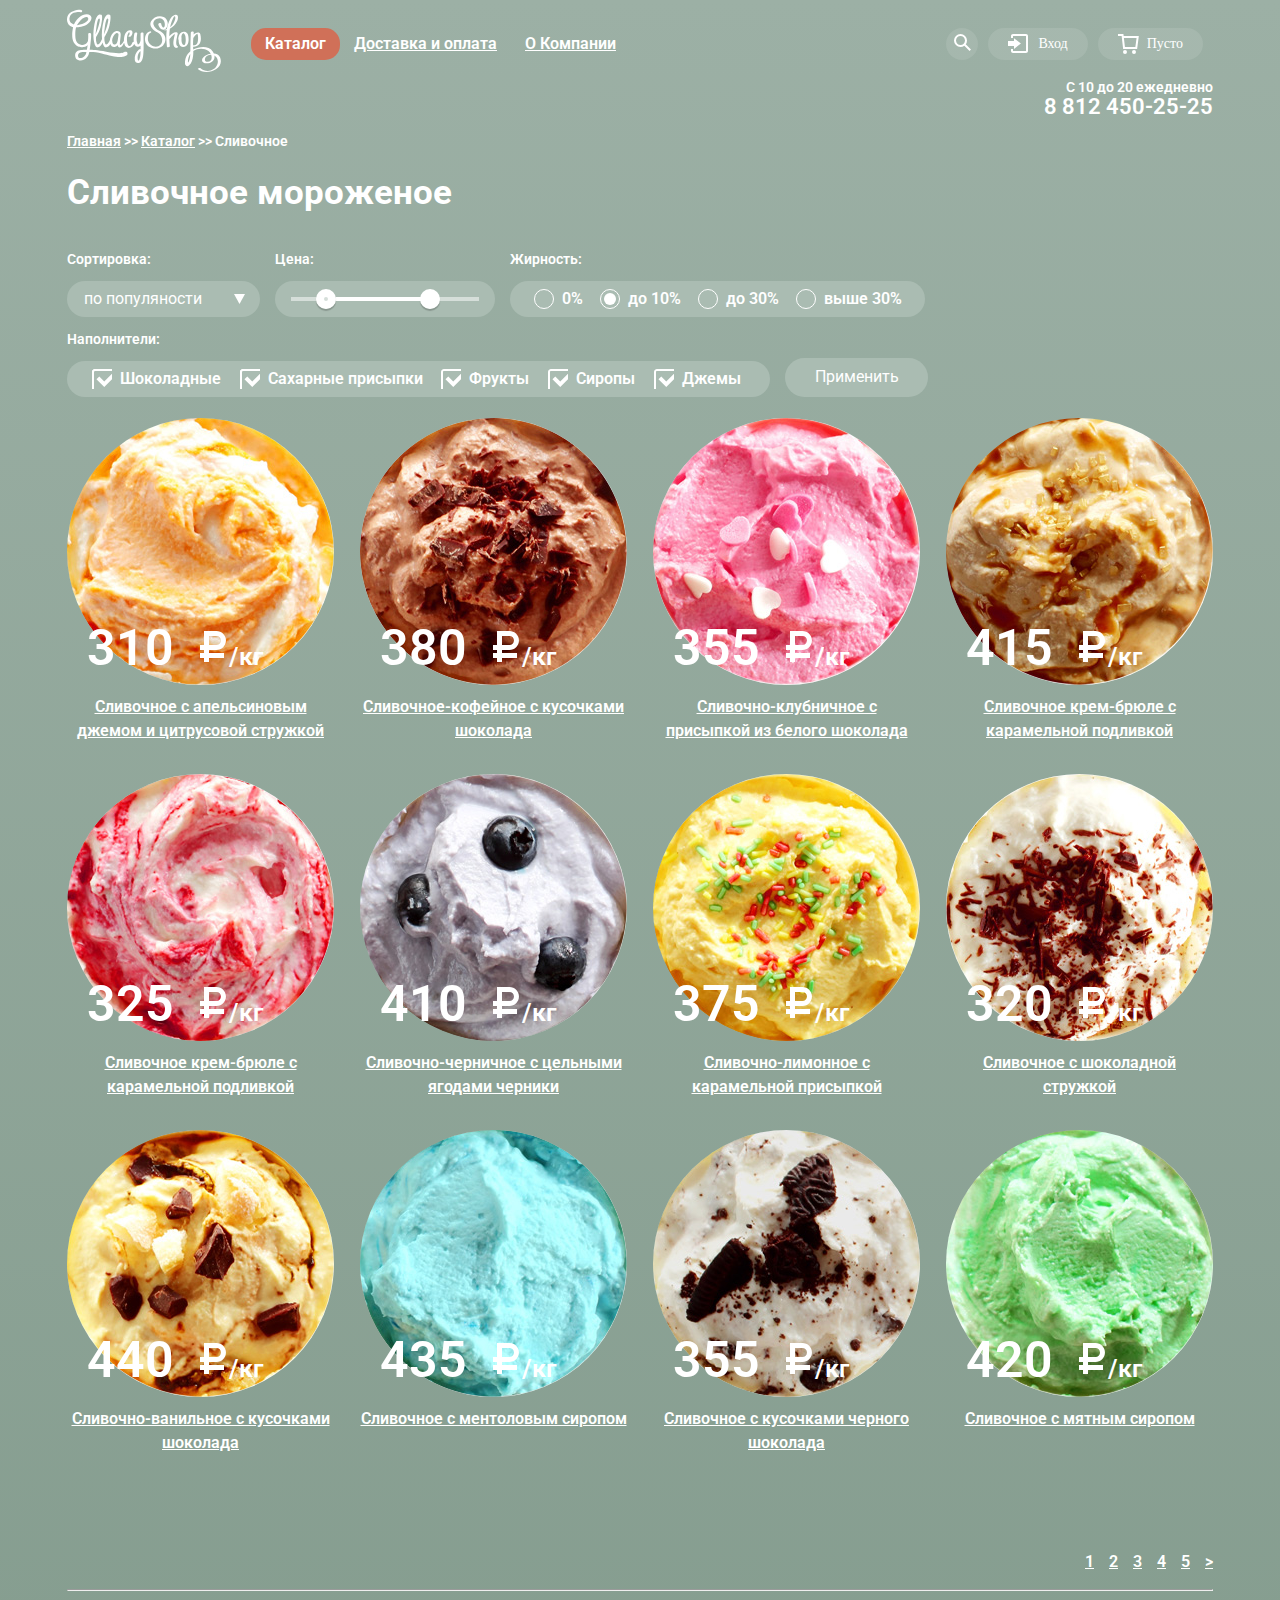
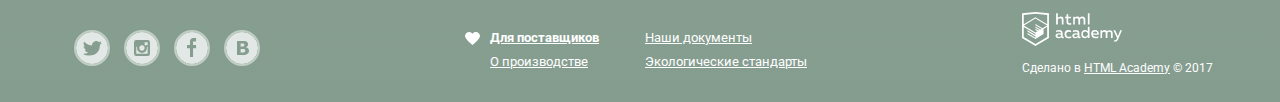
==== commit 8661ba49: "Работа с секцией фильтров" ====
--- a/inner.html
+++ b/inner.html
@@ -71,13 +71,10 @@
 						<div class="filterfield">
 							<p>Цена: </p>
 							<div class="data price">
-								<div class="range-controls">
-									<div class="scale">
-										<div class="bar"></div>
-									</div>
-									<div class="range-toggle range-toggle-min"></div>
-									<div class="range-toggle range-toggle-max"></div>
-								</div>
+								<div class="track"></div>
+								<div class="track_low"></div>
+								<div class="handler handler_left"></div>
+								<div class="handler handler_right"></div>
 							</div>
 						</div>
 						
@@ -85,10 +82,14 @@
 						<div class="filterfield">
 							<p>Жирность: </p>
 							<span class="data fat">
-								<input type="radio" name="fat" value="0">0%</input>
-								<input type="radio" name="fat" checked>до 10%</input>
-								<input type="radio" name="fat">до 30%</input>
-								<input type="radio" name="fat">выше 30%</input>
+								<input id="fat-0" type="radio" name="fat" value="0">
+								<label for="fat-0">0%</label>
+								<input id="fat-10" type="radio" name="fat" checked>
+								<label for="fat-10">до 10%</label>
+								<input id="fat-30" type="radio" name="fat">
+								<label for="fat-30">до 30%</label>
+								<input id="fat-100"type="radio" name="fat">
+								<label for="fat-100">выше 30%</label>
 							</span>
 						</div>
 					</div>
@@ -96,11 +97,16 @@
 						<div class="filterfield ">
 							<p>Наполнители: </p>
 							<span class="data filler">
-								<input type="checkbox" name="filler1" value="filler1" checked>Шоколадные</input>
-								<input type="checkbox" name="filler1" value="filler1" checked>Сахарные присыпки</input>
-								<input type="checkbox" name="filler1" value="filler1">Фрукты</input>
-								<input type="checkbox" name="filler1" value="filler1">Сиропы</input>
-								<input type="checkbox" name="filler1" value="filler1">Джемы</input>
+								<input "choise-1" type="checkbox" name="filler1" value="choko" checked>
+								<label for="choise-1">Шоколадные</label>
+								<input "choise-2" type="checkbox" name="filler1" value="sugar" checked>
+								<label for="choise-2">Сахарные присыпки</label>
+								<input "choise-3" type="checkbox" name="filler1" value="fruit">
+								<label for="choise-3">Фрукты</label>
+								<input "choise-4" type="checkbox" name="filler1" value="syrope">
+								<label for="choise-4">Сиропы</label>
+								<input "choise-5" type="checkbox" name="filler1" value="jamm">
+								<label for="choise-5">Джемы</label>
 							</span>
 						</div>
 						<button class="confirmation" type="submit">Применить</button>
@@ -248,7 +254,9 @@
 			</ul>
 		</div>
 		<div class="footer-copyright">
-			<img src="img/logo-htmlacademy.svg" width="100" height="50" alt="Логотоп «html academy»">
+			<a href="https://htmlacademy.ru/">
+				<img src="img/logo-htmlacademy.svg" width="100" height="50" alt="Логотоп «html academy»">
+			</a>
 			<p>Сделано в <a href="https://htmlacademy.ru">HTML Academy</a> © 2017</p>
 		</div>
     </footer> 
--- a/css/styles.css
+++ b/css/styles.css
@@ -329,8 +329,9 @@
 	margin-top:35px;
 }
 .sub-low input {
-	width: 368px;
-	height: 44px;
+	width: 353px;
+    height: 44px;
+    padding-left: 15px;
 }
 
 .sub-low button {
@@ -703,22 +704,24 @@
 	background-position-x: 165px;
 }
 
-
-.bar {
+.price .track {
 	position: absolute;
-	top: 289px;
-	width:150px;;
-	height: 2px;
-	background: #ffffff;
-}
-
-.scale {
-	height: 2px;
-	background: rgba(255, 255, 255, 0.3);
-}
-
-
-.range-toggle {
+    width: 188px;
+    height: 4px;
+    background-color: #fff;
+    opacity: .5;
+}
+
+.price .track_low {
+	position: absolute;
+    width: 98px;
+    height: 4px;
+    background-color: #fff;
+}
+
+.handler_left {
+	position: relative;
+	left: -14px;
 	width: 4px;
 	height: 4px;
 	border: 8px solid #ffffff;
@@ -727,13 +730,133 @@
 	cursor: pointer;
 }
 
-.range-toggle-min {
-	left: 100px;
-}
-
-.range-toggle-max {
-	left: 200px;
-}
+ .handler_right {;
+	width: 4px;
+	height: 4px;
+	border: 8px solid #ffffff;
+	border-radius: 50%;
+	box-shadow: 0 2px 1px 0 rgba(0, 1, 1, 0.2);
+	cursor: pointer;
+}
+
+.data input[type=radio] {
+	display:none;
+}
+
+
+
+
+
+[type="radio"]:checked,
+[type="radio"]:not(:checked) {
+    position: absolute;
+    left: -9999px;
+}
+
+[type="radio"]:checked + label,
+[type="radio"]:not(:checked) + label {
+    position: relative;
+    padding-left: 28px;
+    cursor: pointer;
+    line-height: 20px;
+    display: inline-block;
+    color: #ffffff;
+}
+
+[type="radio"]:checked + label:before,
+[type="radio"]:not(:checked) + label:before {
+    content: '';
+    position: absolute;
+    left: 0;
+    top: 0;
+    width: 18px;
+    height: 18px;
+    border: 1px solid #ffffff;
+    border-radius: 100%;
+}
+
+[type="radio"]:checked + label:after,
+[type="radio"]:not(:checked) + label:after {
+    content: '';
+    width: 12px;
+    height: 12px;
+    background: #ffffff;
+    position: absolute;
+    top: 4px;
+    left: 4px;
+    border-radius: 100%;
+    -webkit-transition: all 0.2s ease;
+    transition: all 0.2s ease;
+}
+
+[type="radio"]:not(:checked) + label:after {
+    opacity: 0;
+    -webkit-transform: scale(0);
+    transform: scale(0);
+}
+
+[type="radio"]:checked + label:after {
+    opacity: 1;
+    -webkit-transform: scale(1);
+    transform: scale(1);
+}
+
+
+
+
+[type="checkbox"]:checked,
+[type="checkbox"]:not(:checked) {
+    position: absolute;
+    left: -9999px;
+}
+[type="checkbox"]:checked + label,
+[type="checkbox"]:not(:checked) + label
+{
+    position: relative;
+    padding-left: 28px;
+    cursor: pointer;
+    line-height: 20px;
+    display: inline-block;
+    color: #ffffff;
+}
+[type="checkbox"]:checked + label:before,
+[type="checkbox"]:not(:checked) + label:before {
+    content: "";
+    position: absolute;
+    left: 0;
+    top: 0;
+    width: 20px;
+    height: 20px;
+    background-color: inherit;
+    background-image: url(../img/checkbox-on.svg);
+}
+[type="checkbox"]:checked + label:after,
+[type="checkbox"]:not(:checked) + label:after {
+    content: "";
+    position: absolute;
+    left: 0;
+    top: 0;
+    width: 20px;
+    height: 20px;
+    background-color: inherit;
+    background-image: url(../img/checkbox-off.svg);
+}
+[type="checkbox"]:not(:checked) + label:after {
+    opacity: 0;
+    -webkit-transform: scale(0);
+    transform: scale(0);
+}
+[type="checkbox"]:checked + label:after {
+    opacity: 1;
+    -webkit-transform: scale(1);
+    transform: scale(1);
+}
+
+
+
+
+
+
 
 .catalog-list p {
 	margin-top:-65px;
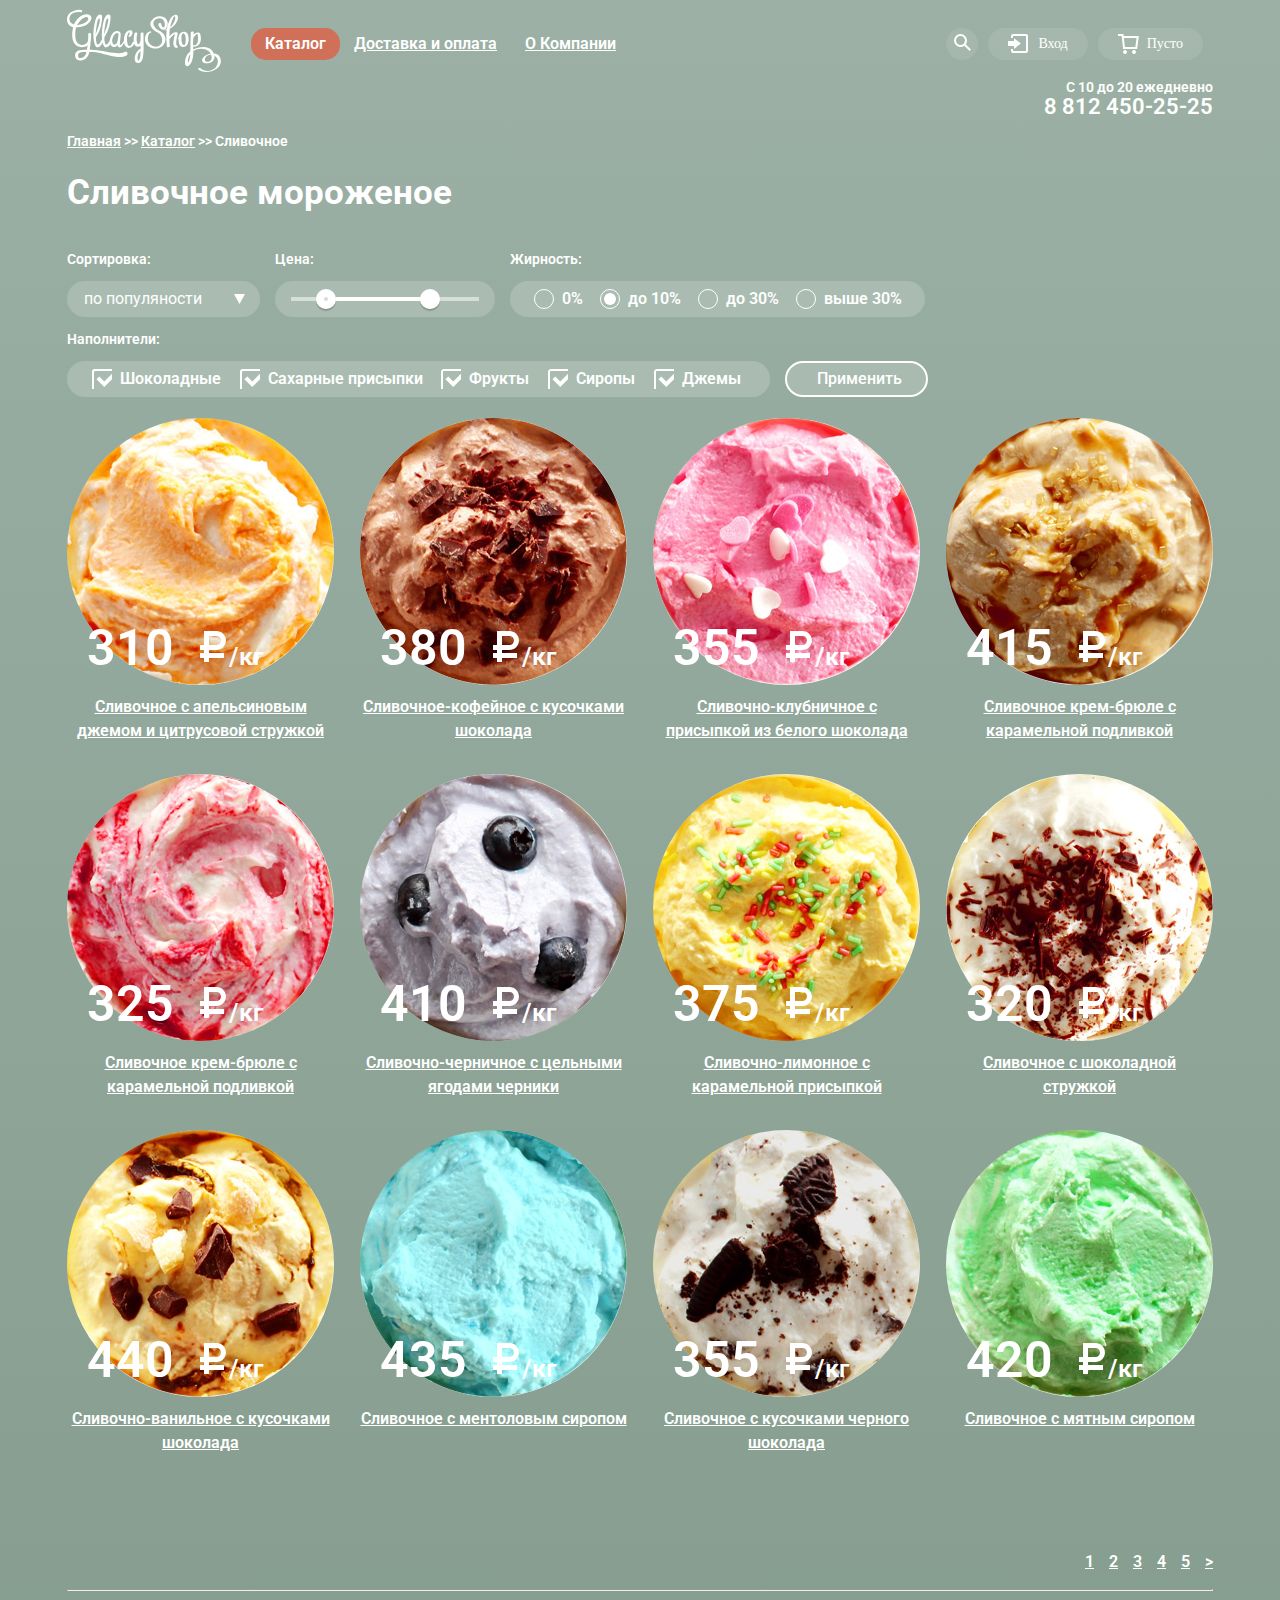
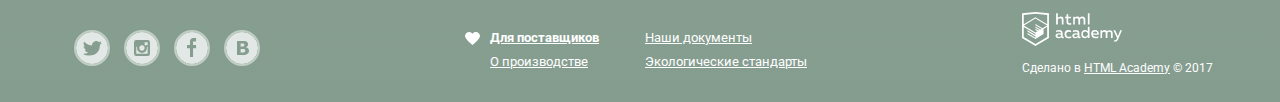
==== commit e79e50b5: "Пракви" ====
--- a/inner.html
+++ b/inner.html
@@ -111,7 +111,6 @@
 						</div>
 						<button class="confirmation" type="submit">Применить</button>
 					</div>
-					
 				</form>
 			</section>
 		</div>
--- a/css/styles.css
+++ b/css/styles.css
@@ -854,10 +854,6 @@
 
 
 
-
-
-
-
 .catalog-list p {
 	margin-top:-65px;
 }
@@ -1192,13 +1188,27 @@
 }
 
 .confirmation {
-	border:none;
 	background-color:#aabcb2;
 	border-radius: 25px;
 	display: flex;
     align-self: flex-end;
-	padding: 10px 30px;
+	padding: 7px 30px;
 	width: 143px;
+	font-weight: 500;
+    background-color: #a9bab0;
+    border: 2px solid #fff;
+	height: 36px;
+}
+
+.confirmation:hover,
+.confirmation:focus {
+	background-color:#ffffff;
+	color: #323232;
+}
+
+.confirmation:active {
+	background-color:#eeeeee;
+	color: #323232;
 }
  
 /*СЕТКИ*/
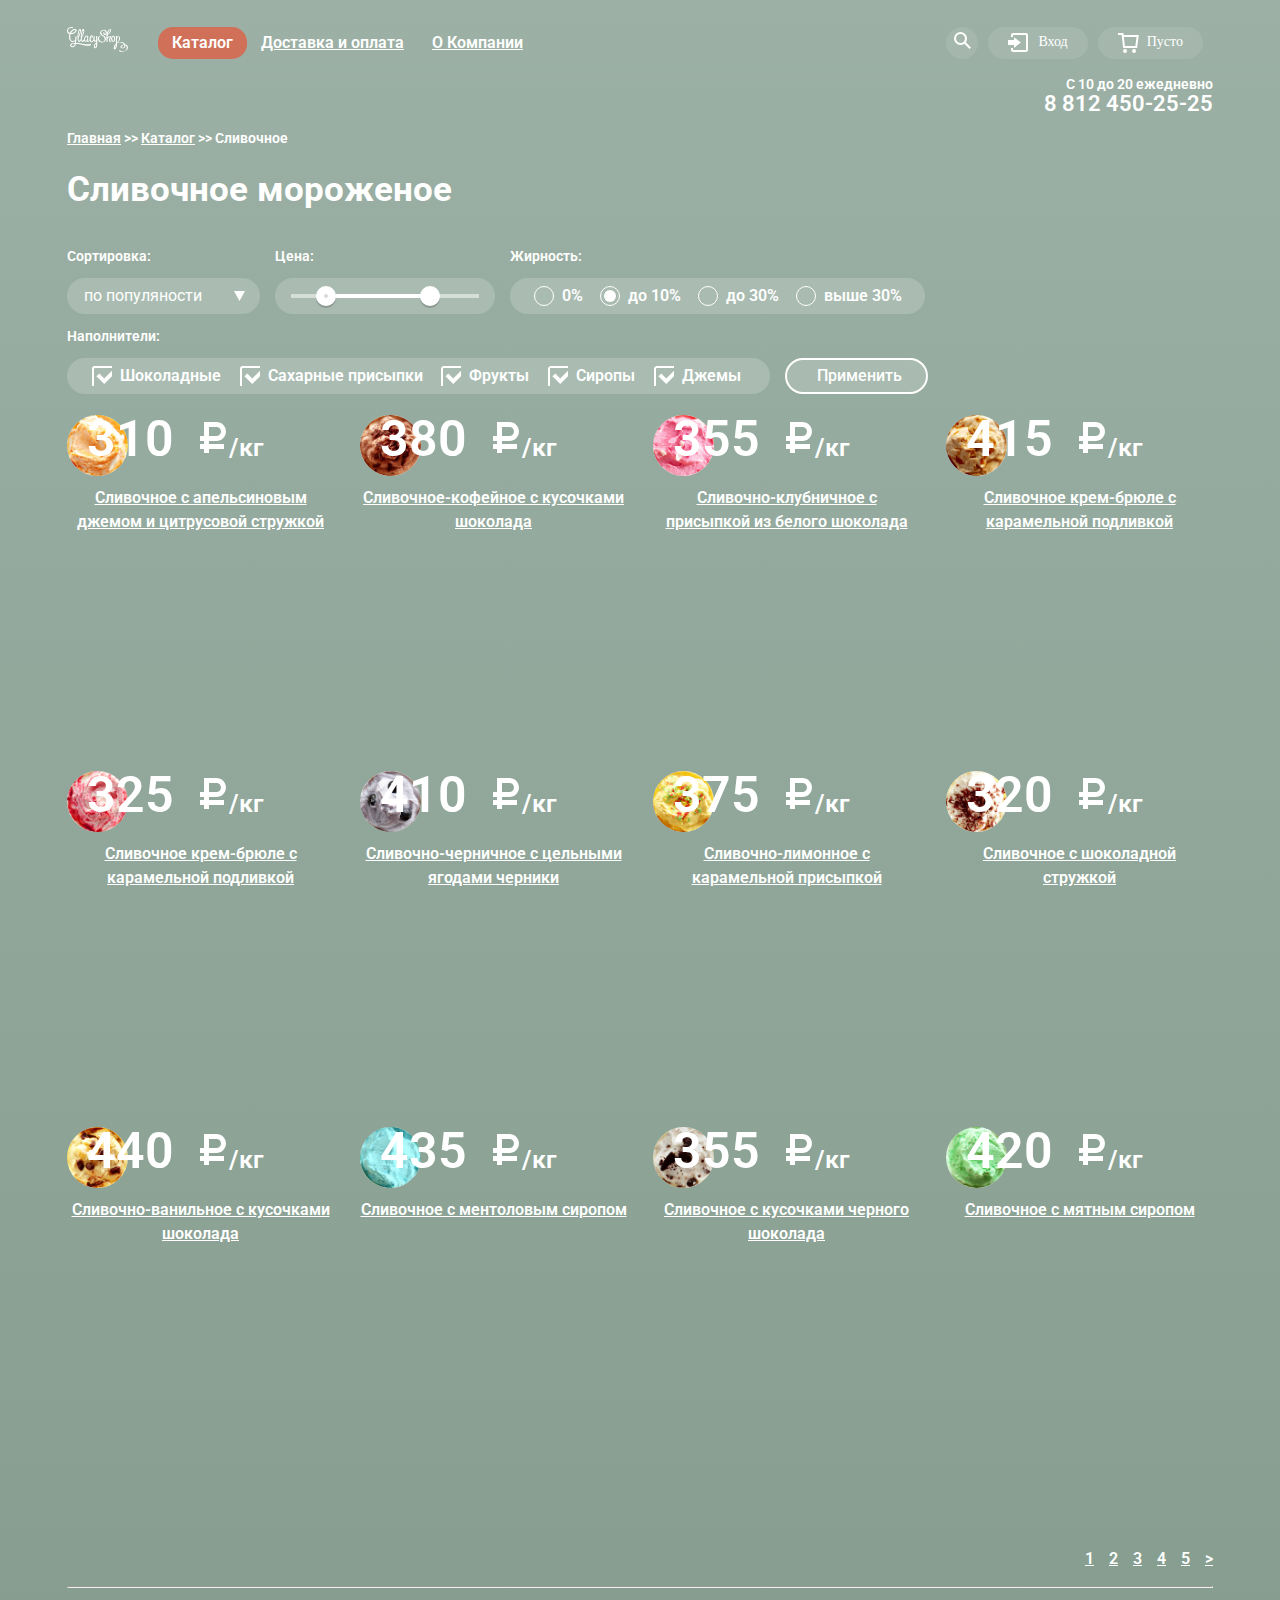
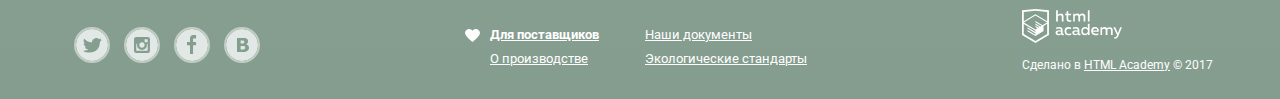
==== commit 5d02087c: "Правки" ====
--- a/inner.html
+++ b/inner.html
@@ -12,7 +12,7 @@
 			<div class="container">
 				<div class="header-top">
 					<a href="index.html" class="header-logo">
-						<img src="img/logo.svg" alt="Логотоп магазина «Глейси»">
+						<img src="img/logo.svg" width="61" height="61" alt="Логотоп магазина «Глейси»">
 					</a>	
 					<nav class="header-navigation">
 						<ul class="site-navigation header-top">
@@ -26,7 +26,7 @@
 							<button type="button" class="user-nav-button-loupe"><svg class="loupe" xmlns="http://www.w3.org/2000/svg" xmlns:xlink="http://www.w3.org/1999/xlink" width="17" height="17" viewBox="0 0 17 17"><path d="M16.958 15.527L11.75 10.32A6.455 6.455 0 0 0 13 6.5 6.5 6.5 0 1 0 6.5 13a6.465 6.465 0 0 0 3.839-1.263l5.205 5.204 1.414-1.414zM6.5 11C4.019 11 2 8.981 2 6.5S4.019 2 6.5 2 11 4.019 11 6.5 8.981 11 6.5 11z"/></svg></button>
 						</li>
 						<li class="login-link">
-							<button type="button" class="user-nav-button"><svg class="entrance "xmlns="http://www.w3.org/2000/svg" xmlns:xlink="http://www.w3.org/1999/xlink" width="21" height="19" viewBox="0 0 21 19"><g><path d="M6 14.875L12.917 9.5 6 4.125v2.917H-.042v4.917H6z"/><path d="M18 0H5C3.9 0 3 .9 3 2v2h2V2h13v15H5v-2H3v2c0 1.1.9 2 2 2h13c1.1 0 2-.9 2-2V2c0-1.1-.9-2-2-2z"/></g></svg>Вход</button>
+							<button type="button" class="user-nav-button"><svg class="entrance" xmlns="http://www.w3.org/2000/svg" xmlns:xlink="http://www.w3.org/1999/xlink" width="21" height="19" viewBox="0 0 21 19"><g><path d="M6 14.875L12.917 9.5 6 4.125v2.917H-.042v4.917H6z"/><path d="M18 0H5C3.9 0 3 .9 3 2v2h2V2h13v15H5v-2H3v2c0 1.1.9 2 2 2h13c1.1 0 2-.9 2-2V2c0-1.1-.9-2-2-2z"/></g></svg>Вход</button>
 						</li>	
 						<li class="basket">
 							<button type="button" class="user-nav-button-basket"><svg class="bassket" xmlns="http://www.w3.org/2000/svg" width="21" height="20" viewBox="0 0 21 20"><path class="basket-center" fill="#E84D37" d="M5.888 4.031L6.922 13h10.45l1.176-8.969z"/><circle class="basket-round" fill="#343434" cx="6.984" cy="18" r="2"/><circle class="basket-round" fill="#343434" cx="15.984" cy="18" r="2"/><path class="basket-border" fill="#343434" d="M5.657 2.031L5.422 0H0v2h3.64l1.5 13h13.988l1.699-12.969H5.657zM17.372 13H6.922L5.888 4.031h12.66L17.372 13z"/></svg>Пусто</button> 
@@ -64,7 +64,7 @@
 										<option value="lowcost">сначала недорогие</option>
 										<option value="highcost">сначала недорогие</option>
 										<option value="fatness">по жирности</option>
-								<select>
+								</select>
 							</span>
 						</div>
 					
@@ -121,33 +121,33 @@
 				<ul class="catalog-list catalog-list-1">
 					<li class="hits-item" tabindex=0>
 						<div class="hits-item-image">
-							<img class="hit" src="img/1.jpg" alt="Сливочное с апельсиновым джемом и цитрусовой стружкой">
-						</div>
-						<p><span class="price">310</span> <img src="img/ruble.svg" width="31" height="36" alt="РР"><span class="mass">/кг<span></p>
+							<img class="hit" src="img/1.jpg" width="61" height="61" alt="Сливочное с апельсиновым джемом и цитрусовой стружкой">
+						</div>
+						<p><span class="price">310</span> <img src="img/ruble.svg" width="31" height="36" alt="РР"><span class="mass">/кг</span></p>
 						<a href="#" class="description">Сливочное с апельсиновым джемом и цитрусовой стружкой</a>
 						<button type="button" class="button-orange-h">Быстрый просмотр</button>
 					</li>
 					<li class="hits-item" tabindex=0>
 						<div class="hits-item-image">
-							<img class="hit" src="img/2.jpg" alt="Сливочное с апельсиновым джемом и цитрусовой стружкой">
-						</div>
-						<p><span class="price">380</span> <img src="img/ruble.svg" width="31" height="36" alt="РР"><span class="mass">/кг<span></p>
+							<img class="hit" src="img/2.jpg" width="61" height="61" alt="Сливочное с апельсиновым джемом и цитрусовой стружкой">
+						</div>
+						<p><span class="price">380</span> <img src="img/ruble.svg" width="31" height="36" alt="РР"><span class="mass">/кг</span></p>
 						<a href="#" class="description">Сливочное-кофейное с кусочками шоколада</a>
 						<button type="button" class="button-orange-h">Быстрый просмотр</button>
 					</li>
 					<li class="hits-item" tabindex=0>
 						<div class="hits-item-image">
-							<img class="hit" src="img/3.jpg" alt="Сливочное с апельсиновым джемом и цитрусовой стружкой">
-						</div>
-						<p><span class="price">355</span> <img src="img/ruble.svg" width="31" height="36" alt="РР"><span class="mass">/кг<span></p>
+							<img class="hit" src="img/3.jpg" width="61" height="61" alt="Сливочное с апельсиновым джемом и цитрусовой стружкой">
+						</div>
+						<p><span class="price">355</span> <img src="img/ruble.svg" width="31" height="36" alt="РР"><span class="mass">/кг</span></p>
 						<a href="#" class="description">Сливочно-клубничное с присыпкой из белого шоколада</a>
 						<button type="button" class="button-orange-h">Быстрый просмотр</button>
 					</li>
 					<li class="hits-item" tabindex=0>
 						<div class="hits-item-image">
-							<img class="hit" src="img/4.jpg" alt="Сливочное с апельсиновым джемом и цитрусовой стружкой">
-						</div>
-						<p><span class="price">415</span> <img src="img/ruble.svg" width="31" height="36" alt="РР"><span class="mass">/кг<span></p>
+							<img class="hit" src="img/4.jpg" width="61" height="61" alt="Сливочное с апельсиновым джемом и цитрусовой стружкой">
+						</div>
+						<p><span class="price">415</span> <img src="img/ruble.svg" width="31" height="36" alt="РР"><span class="mass">/кг</span></p>
 						<a href="#" class="description">Сливочное крем-брюле с карамельной подливкой</a>
 						<button type="button" class="button-orange-h">Быстрый просмотр</button>
 					</li>
@@ -155,33 +155,33 @@
 				<ul class="catalog-list catalog-list-2">
 					<li class="hits-item" tabindex=0>
 						<div class="hits-item-image">
-							<img class="hit" src="img/5.jpg" alt="Сливочное с апельсиновым джемом и цитрусовой стружкой">
-						</div>
-						<p><span class="price">325</span> <img src="img/ruble.svg" width="31" height="36" alt="РР"><span class="mass">/кг<span></p>
+							<img class="hit" src="img/5.jpg" width="61" height="61" alt="Сливочное с апельсиновым джемом и цитрусовой стружкой">
+						</div>
+						<p><span class="price">325</span> <img src="img/ruble.svg" width="31" height="36" alt="РР"><span class="mass">/кг</span></p>
 						<a href="#" class="description">Сливочное крем-брюле с карамельной подливкой</a>
 						<button type="button" class="button-orange-h">Быстрый просмотр</button>
 					</li>
 					<li class="hits-item" tabindex=0>
 						<div class="hits-item-image">
-							<img class="hit" src="img/6.jpg" alt="Сливочное с апельсиновым джемом и цитрусовой стружкой">
-						</div>
-						<p><span class="price">410</span> <img src="img/ruble.svg" width="31" height="36" alt="РР"><span class="mass">/кг<span></p>
+							<img class="hit" src="img/6.jpg" width="61" height="61" alt="Сливочное с апельсиновым джемом и цитрусовой стружкой">
+						</div>
+						<p><span class="price">410</span> <img src="img/ruble.svg" width="31" height="36" alt="РР"><span class="mass">/кг</span></p>
 						<a href="#" class="description">Сливочно-черничное с цельными ягодами черники</a>
 						<button type="button" class="button-orange-h">Быстрый просмотр</button>
 					</li>
 					<li class="hits-item" tabindex=0>
 						<div class="hits-item-image">
-							<img class="hit" src="img/7.jpg" alt="Сливочное с апельсиновым джемом и цитрусовой стружкой">
-						</div>
-						<p><span class="price">375</span> <img src="img/ruble.svg" width="31" height="36" alt="РР"><span class="mass">/кг<span></p>
+							<img class="hit" src="img/7.jpg" width="61" height="61" alt="Сливочное с апельсиновым джемом и цитрусовой стружкой">
+						</div>
+						<p><span class="price">375</span> <img src="img/ruble.svg" width="31" height="36" alt="РР"><span class="mass">/кг</span></p>
 						<a href="#" class="description">Сливочно-лимонное с карамельной присыпкой</a>
 						<button type="button" class="button-orange-h">Быстрый просмотр</button>
 					</li>
 					<li class="hits-item" tabindex=0>
 						<div class="hits-item-image">
-							<img class="hit" src="img/8.jpg" alt="Сливочное с апельсиновым джемом и цитрусовой стружкой">
-						</div>
-						<p><span class="price">320</span> <img src="img/ruble.svg" width="31" height="36" alt="РР"><span class="mass">/кг<span></p>
+							<img class="hit" src="img/8.jpg" width="61" height="61" alt="Сливочное с апельсиновым джемом и цитрусовой стружкой">
+						</div>
+						<p><span class="price">320</span> <img src="img/ruble.svg" width="31" height="36" alt="РР"><span class="mass">/кг</span></p>
 						<a href="#" class="description">Сливочное с шоколадной стружкой</a>
 						<button type="button" class="button-orange-h">Быстрый просмотр</button>
 					</li>
@@ -189,33 +189,33 @@
 				<ul class="catalog-list catalog-list-3">
 					<li class="hits-item" tabindex=0>
 						<div class="hits-item-image">
-							<img class="hit" src="img/9.jpg" alt="Сливочное с апельсиновым джемом и цитрусовой стружкой">
-						</div>
-						<p><span class="price">440</span> <img src="img/ruble.svg" width="31" height="36" alt="РР"><span class="mass">/кг<span></p>
+							<img class="hit" src="img/9.jpg" width="61" height="61" alt="Сливочное с апельсиновым джемом и цитрусовой стружкой">
+						</div>
+						<p><span class="price">440</span> <img src="img/ruble.svg" width="31" height="36" alt="РР"><span class="mass">/кг</span></p>
 						<a href="#" class="description">Сливочно-ванильное с кусочками шоколада</a>
 						<button type="button" class="button-orange-h">Быстрый просмотр</button>
 					</li>
 					<li class="hits-item" tabindex=0>
 						<div class="hits-item-image">
-							<img class="hit" src="img/10.jpg" alt="Сливочное с апельсиновым джемом и цитрусовой стружкой">
-						</div>
-						<p><span class="price">435</span> <img src="img/ruble.svg" width="31" height="36" alt="РР"><span class="mass">/кг<span></p>
+							<img class="hit" src="img/10.jpg" width="61" height="61" alt="Сливочное с апельсиновым джемом и цитрусовой стружкой">
+						</div>
+						<p><span class="price">435</span> <img src="img/ruble.svg" width="31" height="36" alt="РР"><span class="mass">/кг</span></p>
 						<a href="#" class="description">Сливочное с ментоловым сиропом</a>
 						<button type="button" class="button-orange-h">Быстрый просмотр</button>
 					</li>
 					<li class="hits-item" tabindex=0>
 						<div class="hits-item-image">
-							<img class="hit" src="img/11.jpg" alt="Сливочное с апельсиновым джемом и цитрусовой стружкой">
-						</div>
-						<p><span class="price">355</span> <img src="img/ruble.svg" width="31" height="36" alt="РР"><span class="mass">/кг<span></p>
+							<img class="hit" src="img/11.jpg" width="61" height="61" alt="Сливочное с апельсиновым джемом и цитрусовой стружкой">
+						</div>
+						<p><span class="price">355</span> <img src="img/ruble.svg" width="31" height="36" alt="РР"><span class="mass">/кг</span></p>
 						<a href="#" class="description">Сливочное с кусочками черного шоколада</a>
 						<button type="button" class="button-orange-h">Быстрый просмотр</button>
 					</li>
 					<li class="hits-item" tabindex=0>
 						<div class="hits-item-image">
-							<img class="hit" src="img/12.jpg" alt="Сливочное с апельсиновым джемом и цитрусовой стружкой">
-						</div>
-						<p><span class="price">420</span> <img src="img/ruble.svg" width="31" height="36" alt="РР"><span class="mass">/кг<span></p>
+							<img class="hit" src="img/12.jpg" width="61" height="61" alt="Сливочное с апельсиновым джемом и цитрусовой стружкой">
+						</div>
+						<p><span class="price">420</span> <img src="img/ruble.svg" width="31" height="36" alt="РР"><span class="mass">/кг</span></p>
 					<a href="#" class="description">Сливочное с мятным сиропом</a><br>
 							<button type="button" class="button-orange-h">Быстрый просмотр</button>
 					</li>
@@ -268,8 +268,8 @@
 	<section class="login-link-popup-none">
 		<h2 class="visually-hidden">Форма входа</h2>
 		<form class="login-link-popup-form" method="post" action="#">
-			<input type="text" name="loginlinktext" placeholder="Электронная почта"><
-			<input type="password" placeholder="Пароль"><
+			<input type="text" name="loginlinktext" placeholder="Электронная почта">
+			<input type="password" placeholder="Пароль">
 			<button class="button-orange" type="submit">Войти</button>
 		</form>
 		<div class="login-link-popup-other">
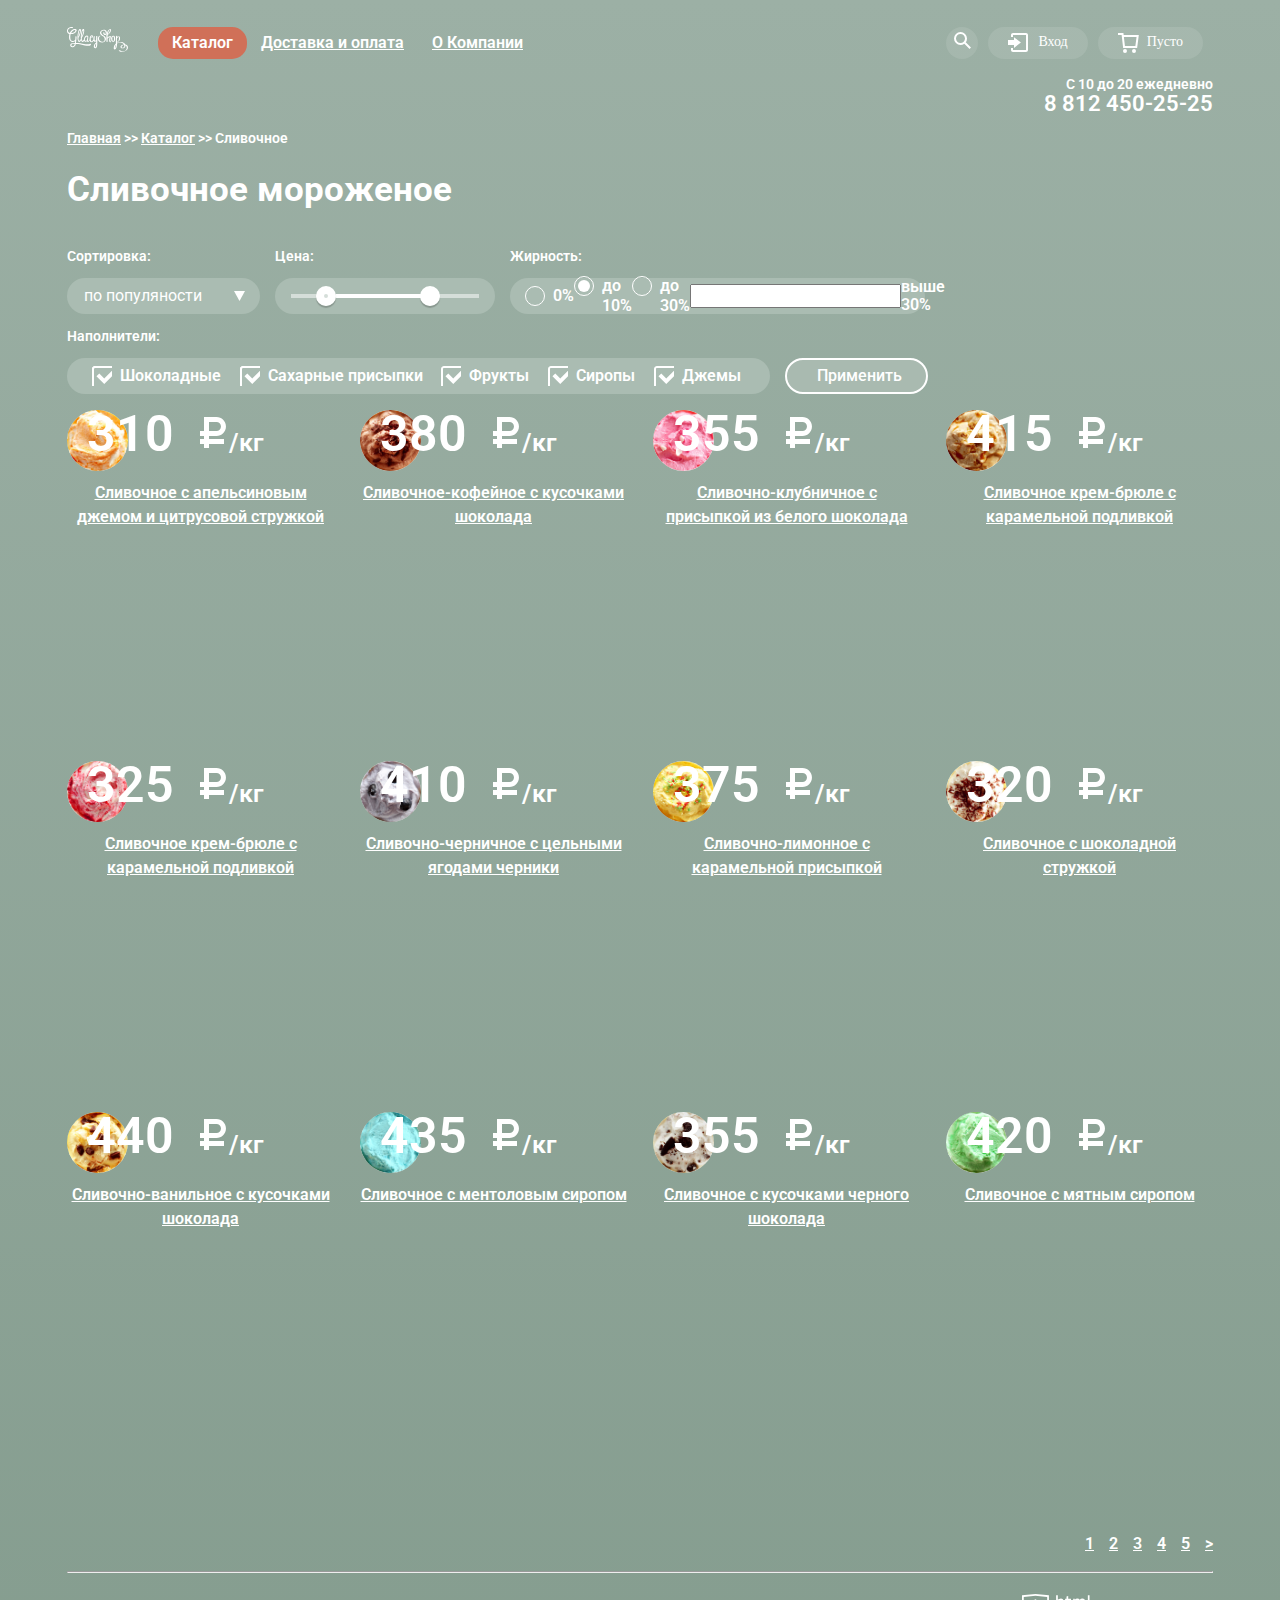
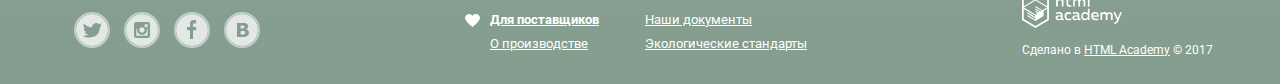
==== commit 5b9e0425: "правки" ====
--- a/inner.html
+++ b/inner.html
@@ -82,13 +82,13 @@
 						<div class="filterfield">
 							<p>Жирность: </p>
 							<span class="data fat">
-								<input id="fat-0" type="radio" name="fat" value="0">
+								<input "fat-0" type="radio" name="fat" value="0">
 								<label for="fat-0">0%</label>
-								<input id="fat-10" type="radio" name="fat" checked>
+								<input "fat-10" type="radio" name="fat" checked>
 								<label for="fat-10">до 10%</label>
-								<input id="fat-30" type="radio" name="fat">
+								<input "fat-30" type="radio" name="fat">
 								<label for="fat-30">до 30%</label>
-								<input id="fat-100"type="radio" name="fat">
+								<input "fat-100"type="radio" name="fat">
 								<label for="fat-100">выше 30%</label>
 							</span>
 						</div>
--- a/css/styles.css
+++ b/css/styles.css
@@ -226,14 +226,6 @@
 	padding-top: 5px;
 }
 
-./*hits-item:not(:first-child){
-	padding-left: 13px;
-}
-
-.hits-item:not(:last-child){
-	padding-right: 13px;
-}
-*/
 
 .hits-item {
 	padding: 0 13px;
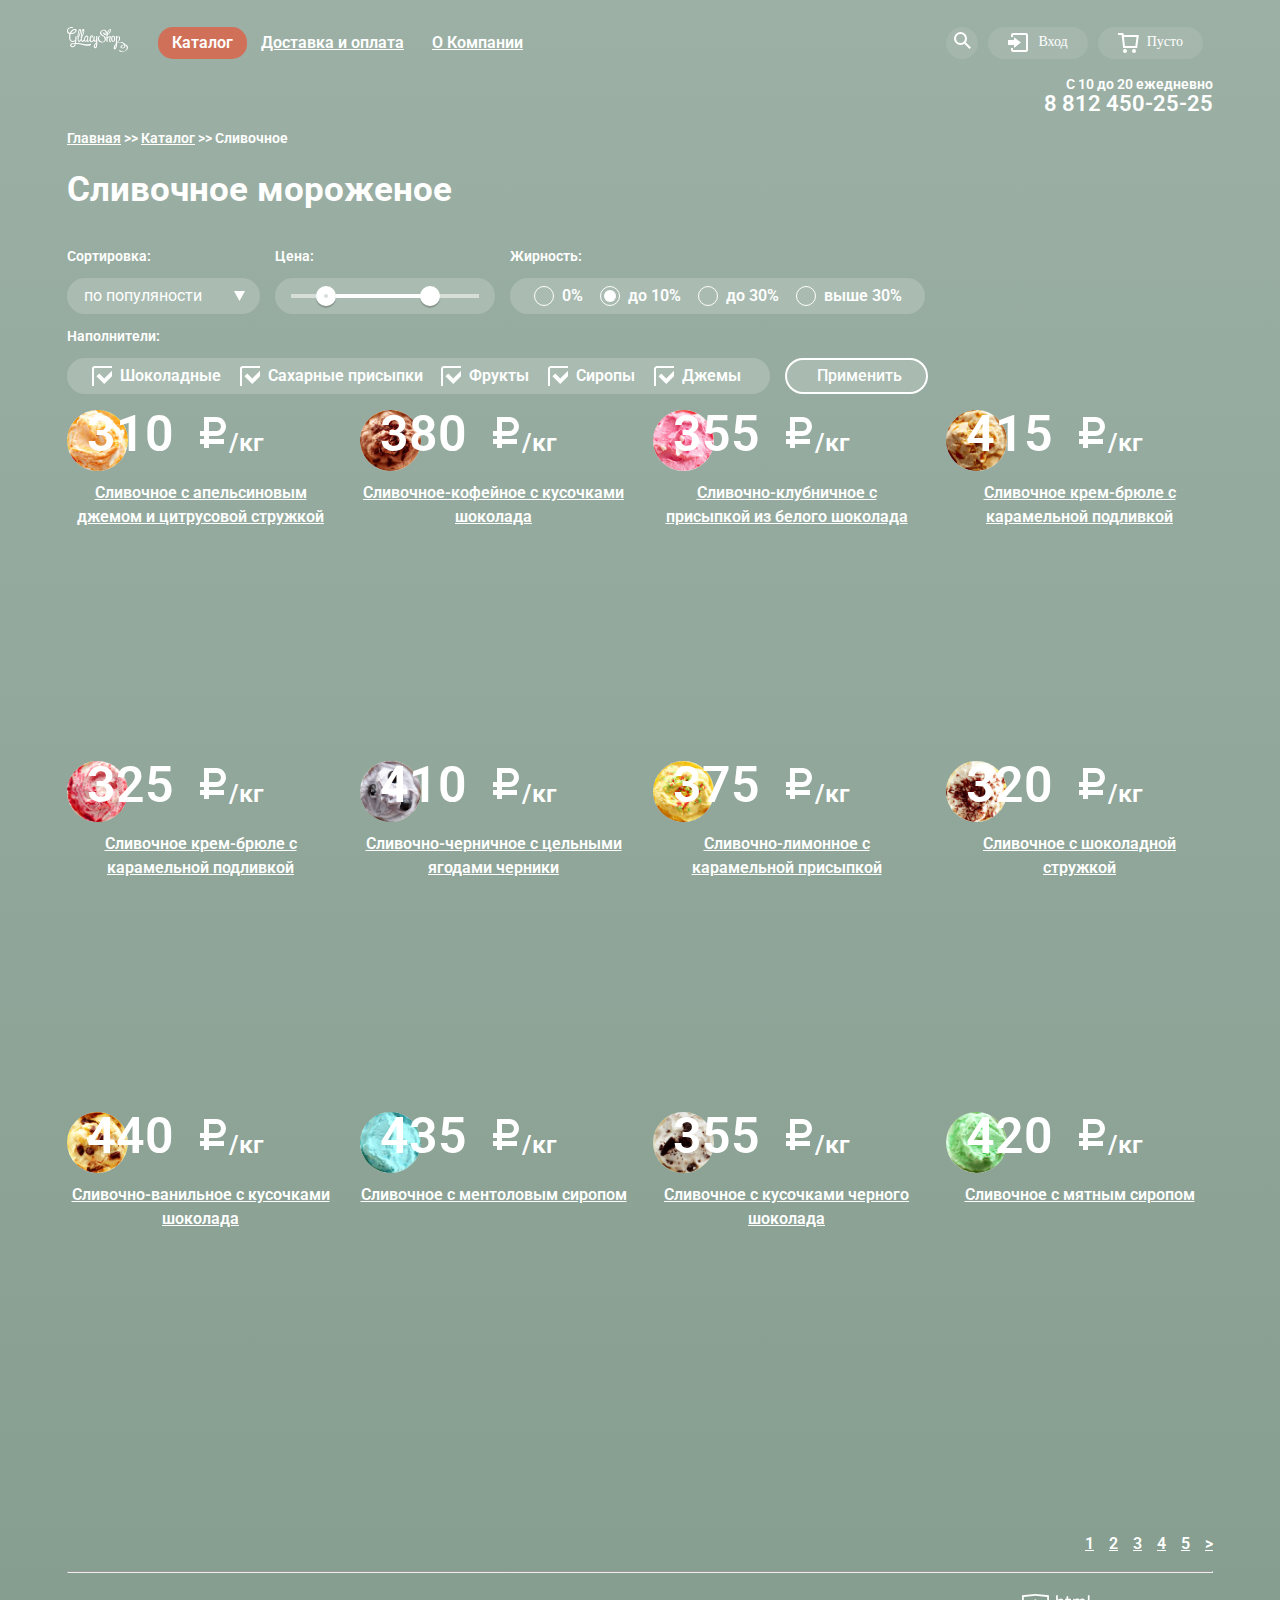
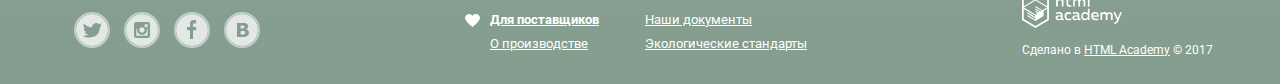
==== commit 0e3e08bd: "правки" ====
--- a/inner.html
+++ b/inner.html
@@ -82,13 +82,13 @@
 						<div class="filterfield">
 							<p>Жирность: </p>
 							<span class="data fat">
-								<input "fat-0" type="radio" name="fat" value="0">
+								<input id="fat-0" type="radio" name="fat" value="0">
 								<label for="fat-0">0%</label>
-								<input "fat-10" type="radio" name="fat" checked>
+								<input id="fat-10" type="radio" name="fat" checked>
 								<label for="fat-10">до 10%</label>
-								<input "fat-30" type="radio" name="fat">
+								<input id="fat-30" type="radio" name="fat">
 								<label for="fat-30">до 30%</label>
-								<input "fat-100"type="radio" name="fat">
+								<input id="fat-100"type="radio" name="fat">
 								<label for="fat-100">выше 30%</label>
 							</span>
 						</div>
--- a/css/styles.css
+++ b/css/styles.css
@@ -6,7 +6,6 @@
 	line-height: 22px;
 	font-weight: 600;
 	color: #ffffff;
-	/*background: linear-gradient(to top, #000000, #AAAAAA);*/
 	background: linear-gradient(to top, #859d8f, #9cb0a5);
 }
 
@@ -116,7 +115,8 @@
 	color:#323232;
 }
 
-/*Текстовые данные, фоны*/
+
+
 .site-navigation  {
 	font-size: 16px;
 	line-height: 18px;
@@ -335,7 +335,6 @@
     font-size: 16px;
     line-height: 24px;
     border-radius: 20px;
-    /* margin-top: -1px; */
     padding: 0px 17px 26px 21px;
 }
 
@@ -398,8 +397,6 @@
 	margin: -1px;
 }
 
-/*Текстовые данные, фоны*/	
-	/*Всплывающие элементы*/
 	
 .search-popup-none {
 	position:fixed;
@@ -624,9 +621,6 @@
 
 
 
-/*Текстовые данные, фоны*/	
-	/*Всплывающие элементы*/
-		/*Интерактивность*/
 .search-popup input:hover {
 	border: solid 1px rgb(154,154,154);
 }
@@ -635,8 +629,6 @@
 	border: solid 1px rgb(46,136,228);
 }
 		
-/*Текстовые данные, фоны*/
-	/*INNER.HTML*/
 .site-navigation-current  {
 	font-size: 16px;
 	line-height: 18px;
@@ -860,7 +852,6 @@
 }
 
 
-/*Интерактивность*/	
 .site-navigation a:hover,
 .site-navigation a:focus {
 	color:#000000;
@@ -881,7 +872,6 @@
 
 .hits-item:hover,
 .hits-item:focus {
-	/*background-color: #9bafa3;*/
 	background: rgba(255,255,255,0.1);
 	border-radius:5px;	
 	box-shadow: 0px 20px 20px 0px rgba(0, 0, 0, 0.4);
@@ -904,8 +894,6 @@
 	color: #dc532f;
 }
 
-/*Интерактивность*/
-	/*Оранжевая кнопка*/
 .button-orange {
 	box-shadow: 0px 2px 2px 0px rgba(172, 16, 0, 0.64);
 	border:none;
@@ -973,8 +961,6 @@
 
 
 
-/*Интерактивность*/
-	/*Пользовательская навигация*/
 .user-nav-button,
 .user-nav-button-basket {
 	display: inline-flex;
@@ -1029,8 +1015,6 @@
 	fill: #343434;
 }
 
-/*Интерактивность*/
-	/*Пользовательская навигация-корзина*/
 .user-nav-button-basket .basket-border,
 .user-nav-button-basket .basket-round {
 	fill: #ffffff;
@@ -1056,9 +1040,6 @@
 }
 
 
-
-/*Интерактивность*/
-	/*/*Кнопки галереи*/
 .gallery-button-1,
 .gallery-button-2,
 .gallery-button-3 {
@@ -1094,8 +1075,6 @@
 }
 
 
-/*Интерактивность*/
-	/*Кнопки социальных сетей*/
 .social-button-twitter .twitter-img,
 .social-button-instagram .instagram-img,
 .social-button-facebook .facebook-img,
@@ -1127,8 +1106,6 @@
 	border-radius: 25px;
 }	
 
-/*Интерактивность*/
-	/*INNER.HTML*/
 	
 .data {
 	background-color: #aabcb2;
@@ -1203,7 +1180,6 @@
 	color: #323232;
 }
  
-/*СЕТКИ*/
 .container {
 	width: 100%;
 	max-width: 1146px;
@@ -1242,7 +1218,7 @@
 
 .site-navigation {
   display: flex;
-  list-style-type: none;
+  list-style-type: none;
   padding: 0;
 }
 
